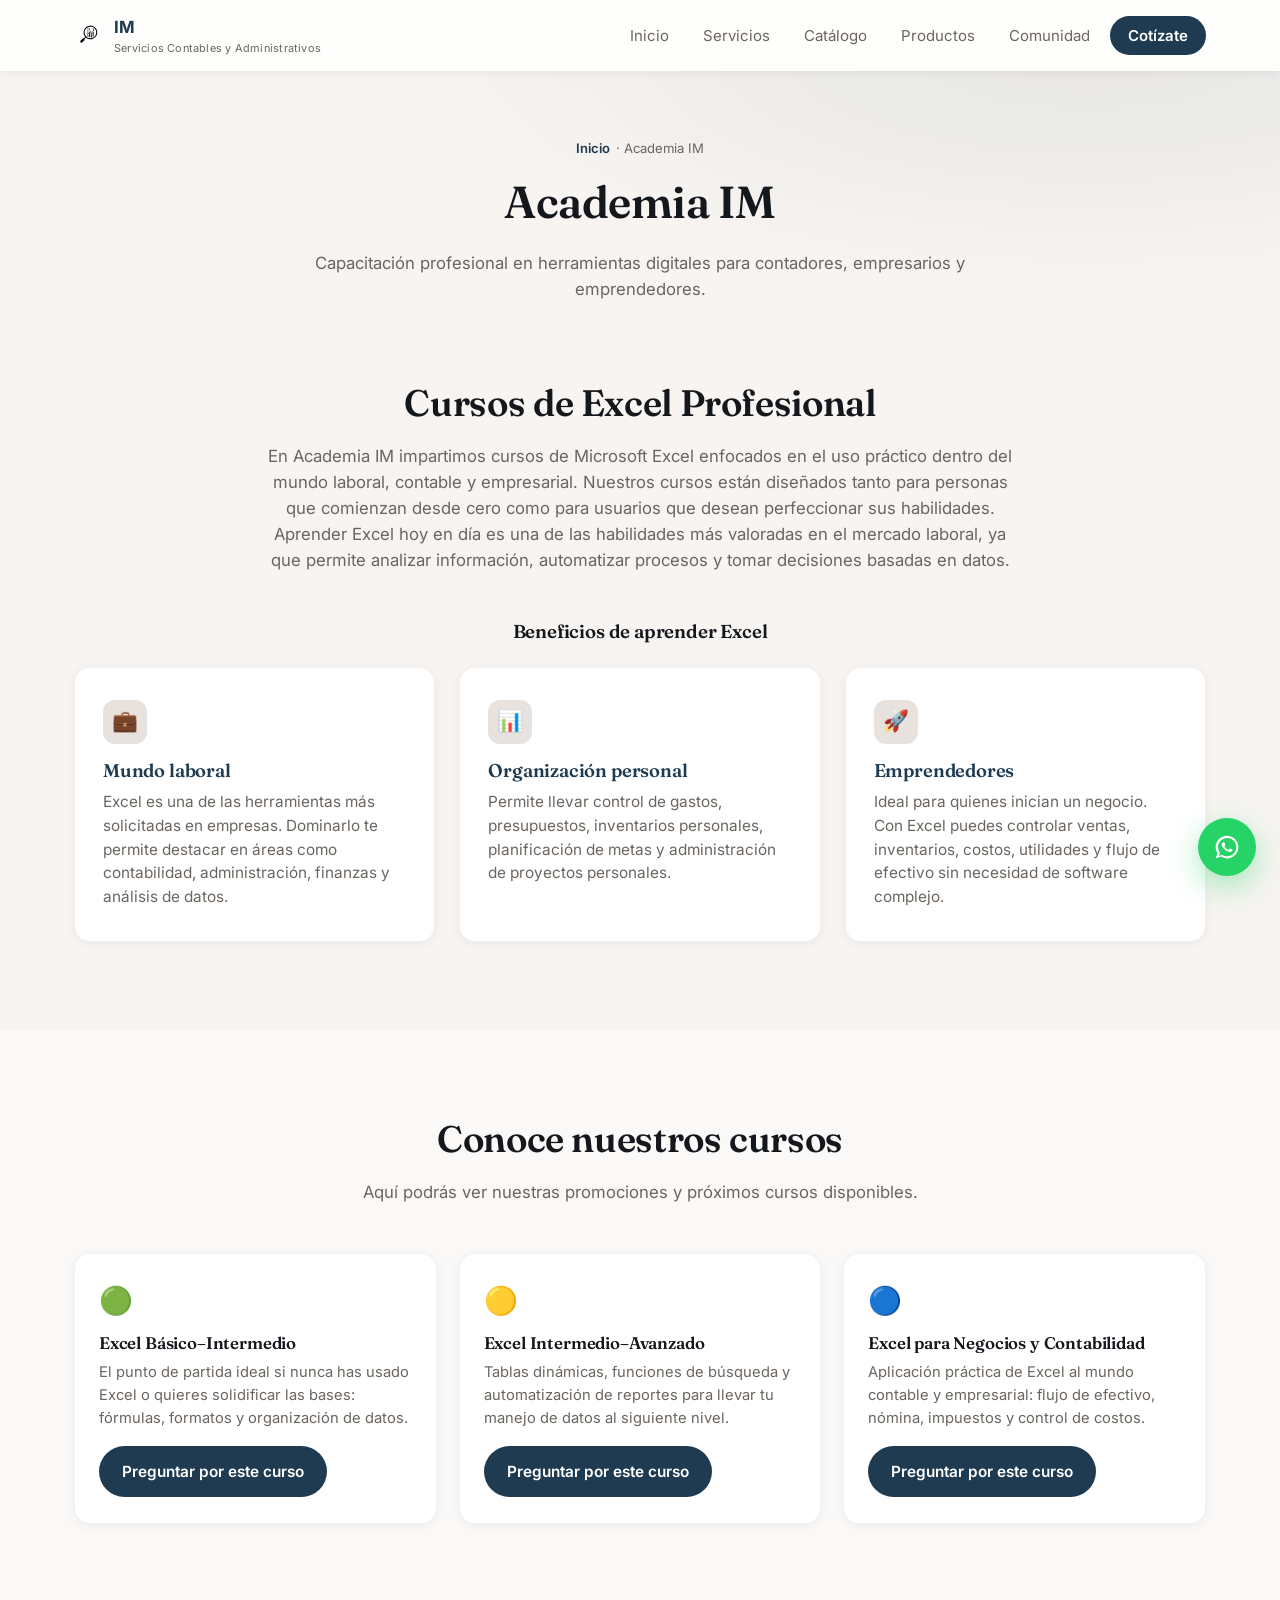
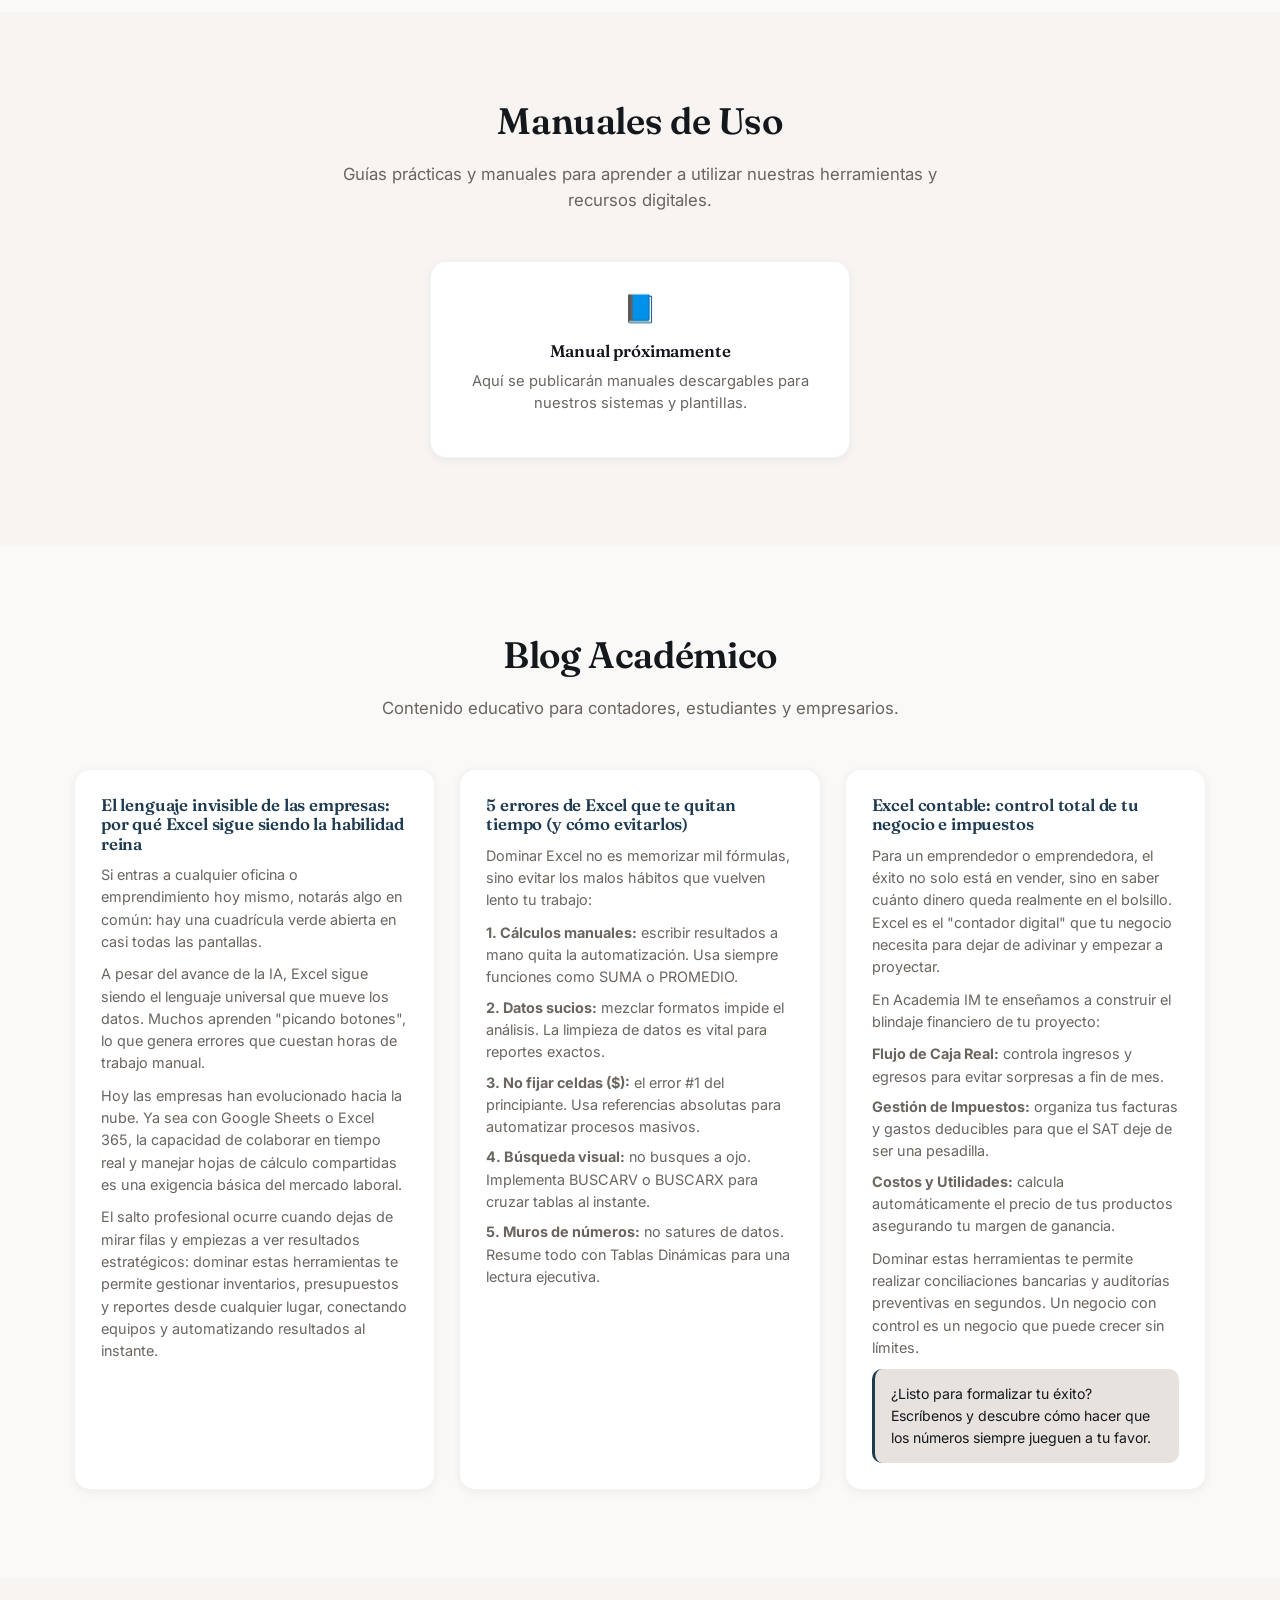
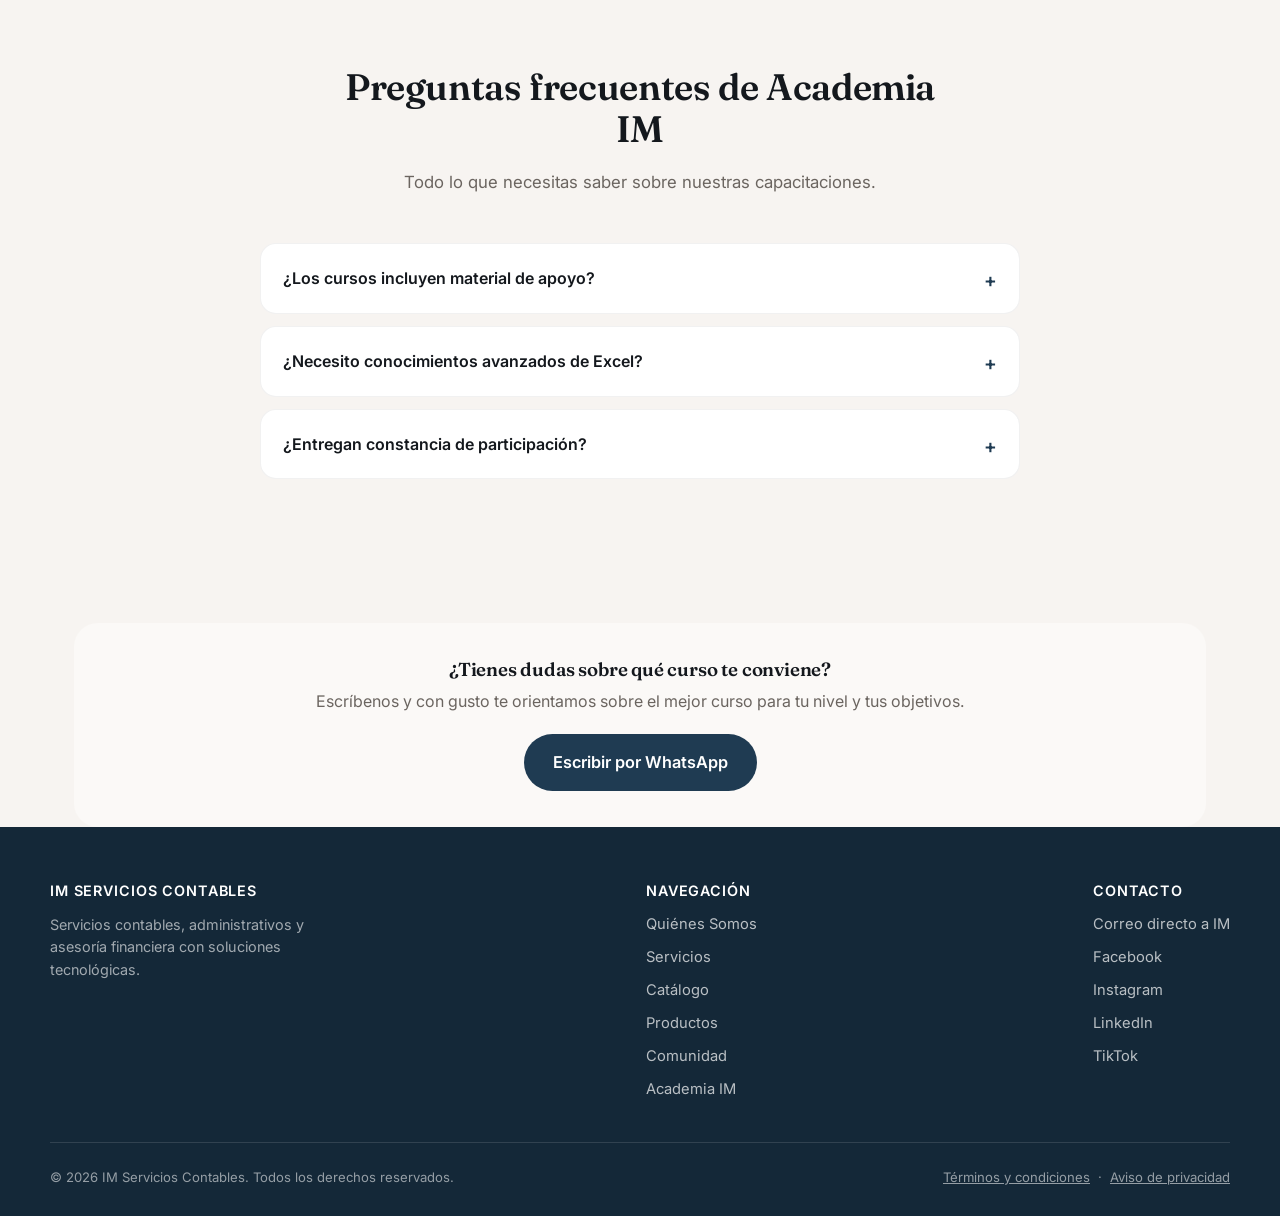
==== academia.html @ 2280cbb1 "Add files via upload" ====
<!doctype html>
<html lang="es">
<head>
<meta charset="UTF-8" />
<meta name="viewport" content="width=device-width, initial-scale=1" />
<title>Academia IM | Formación Contable</title>

<meta name="description" content="Academia IM: cursos de Excel profesional, manuales de uso y blog académico para contadores, empresarios y emprendedores.">
<meta name="robots" content="index, follow">
<link rel="canonical" href="https://im-servicios.github.io/CONTABLES/academia.html">

<link rel="manifest" href="manifest.json">
<link rel="icon" href="assets/icons/favicon.svg" type="image/svg+xml">
<link rel="apple-touch-icon" sizes="180x180" href="assets/icons/apple-touch-icon.png">
<meta name="theme-color" content="#1f3b52">

<link rel="preconnect" href="https://fonts.googleapis.com">
<link rel="preconnect" href="https://fonts.gstatic.com" crossorigin>
<link href="https://fonts.googleapis.com/css2?family=Fraunces:wght@500;600;700&family=Inter:wght@400;500;600;700&display=swap" rel="stylesheet">

<link rel="stylesheet" href="css/styles.css">
</head>
<body>

<a href="#contenido" class="skip-link">Saltar al contenido</a>

<nav class="nav">
  <div class="nav-inner">
    <a class="brand" href="index.html">
      <img src="assets/icons/icono-sobre.svg" alt="" class="brand-icon" aria-hidden="true">
      <span>IM <small>Servicios Contables y Administrativos</small></span>
    </a>
    <button class="nav-toggle" id="navToggle" aria-label="Abrir menú" aria-expanded="false" aria-controls="navLinks">
      <span></span><span></span><span></span>
    </button>
    <ul class="nav-links" id="navLinks">
      <li><a href="index.html#inicio" class="nav-link">Inicio</a></li>
      <li><a href="index.html#servicios" class="nav-link">Servicios</a></li>
      <li><a href="catalogo.html" class="nav-link">Catálogo</a></li>
      <li><a href="productos.html" class="nav-link">Productos</a></li>
      <li><a href="comunidad.html" class="nav-link">Comunidad</a></li>
      <li><a href="index.html#cotizador" class="nav-link nav-cta">Cotízate</a></li>
    </ul>
  </div>
</nav>

<main id="contenido">

  <header class="page-hero">
    <div class="container">
      <span class="breadcrumb"><a href="index.html">Inicio</a> · Academia IM</span>
      <h1>Academia IM</h1>
      <p>Capacitación profesional en herramientas digitales para contadores, empresarios y emprendedores.</p>
    </div>
  </header>

  <!-- CURSOS DE EXCEL -->
  <section class="panel" style="padding-top:24px;" aria-labelledby="cursos-title">
    <div class="container">
      <div class="section-head" style="max-width:760px;">
        <h2 id="cursos-title">Cursos de Excel Profesional</h2>
        <p>
          En Academia IM impartimos cursos de Microsoft Excel enfocados en el uso práctico dentro del
          mundo laboral, contable y empresarial. Nuestros cursos están diseñados tanto para personas
          que comienzan desde cero como para usuarios que desean perfeccionar sus habilidades. Aprender
          Excel hoy en día es una de las habilidades más valoradas en el mercado laboral, ya que permite
          analizar información, automatizar procesos y tomar decisiones basadas en datos.
        </p>
      </div>

      <h3 class="text-center" style="margin-bottom:24px;">Beneficios de aprender Excel</h3>
      <div class="values-grid">
        <div class="value-card">
          <div class="value-icon">💼</div>
          <h3>Mundo laboral</h3>
          <p>Excel es una de las herramientas más solicitadas en empresas. Dominarlo te permite destacar en áreas como contabilidad, administración, finanzas y análisis de datos.</p>
        </div>
        <div class="value-card">
          <div class="value-icon">📊</div>
          <h3>Organización personal</h3>
          <p>Permite llevar control de gastos, presupuestos, inventarios personales, planificación de metas y administración de proyectos personales.</p>
        </div>
        <div class="value-card">
          <div class="value-icon">🚀</div>
          <h3>Emprendedores</h3>
          <p>Ideal para quienes inician un negocio. Con Excel puedes controlar ventas, inventarios, costos, utilidades y flujo de efectivo sin necesidad de software complejo.</p>
        </div>
      </div>
    </div>
  </section>

  <!-- CURSOS DISPONIBLES -->
  <section class="panel alt" aria-labelledby="oferta-title">
    <div class="container">
      <div class="section-head">
        <h2 id="oferta-title">Conoce nuestros cursos</h2>
        <p>Aquí podrás ver nuestras promociones y próximos cursos disponibles.</p>
      </div>
      <div class="content-grid">
        <article class="content-card">
          <div class="content-icon">🟢</div>
          <h3>Excel Básico–Intermedio</h3>
          <p>El punto de partida ideal si nunca has usado Excel o quieres solidificar las bases: fórmulas, formatos y organización de datos.</p>
          <a href="index.html#cotizador" class="btn primary">Preguntar por este curso</a>
        </article>
        <article class="content-card">
          <div class="content-icon">🟡</div>
          <h3>Excel Intermedio–Avanzado</h3>
          <p>Tablas dinámicas, funciones de búsqueda y automatización de reportes para llevar tu manejo de datos al siguiente nivel.</p>
          <a href="index.html#cotizador" class="btn primary">Preguntar por este curso</a>
        </article>
        <article class="content-card">
          <div class="content-icon">🔵</div>
          <h3>Excel para Negocios y Contabilidad</h3>
          <p>Aplicación práctica de Excel al mundo contable y empresarial: flujo de efectivo, nómina, impuestos y control de costos.</p>
          <a href="index.html#cotizador" class="btn primary">Preguntar por este curso</a>
        </article>
      </div>
    </div>
  </section>

  <!-- MANUALES -->
  <section id="manuales" class="panel" aria-labelledby="manuales-title">
    <div class="container">
      <div class="section-head">
        <h2 id="manuales-title">Manuales de Uso</h2>
        <p>Guías prácticas y manuales para aprender a utilizar nuestras herramientas y recursos digitales.</p>
      </div>
      <div class="content-grid" style="max-width:420px;margin-left:auto;margin-right:auto;">
        <article class="content-card text-center">
          <div class="content-icon">📘</div>
          <h3>Manual próximamente</h3>
          <p>Aquí se publicarán manuales descargables para nuestros sistemas y plantillas.</p>
        </article>
      </div>
    </div>
  </section>

  <!-- BLOG ACADÉMICO -->
  <section id="blog-academia" class="panel alt" aria-labelledby="blog-title">
    <div class="container">
      <div class="section-head">
        <h2 id="blog-title">Blog Académico</h2>
        <p>Contenido educativo para contadores, estudiantes y empresarios.</p>
      </div>

      <div class="blog-grid">
        <article class="blog-card">
          <h3>El lenguaje invisible de las empresas: por qué Excel sigue siendo la habilidad reina</h3>
          <p>Si entras a cualquier oficina o emprendimiento hoy mismo, notarás algo en común: hay una cuadrícula verde abierta en casi todas las pantallas.</p>
          <p>A pesar del avance de la IA, Excel sigue siendo el lenguaje universal que mueve los datos. Muchos aprenden "picando botones", lo que genera errores que cuestan horas de trabajo manual.</p>
          <p>Hoy las empresas han evolucionado hacia la nube. Ya sea con Google Sheets o Excel 365, la capacidad de colaborar en tiempo real y manejar hojas de cálculo compartidas es una exigencia básica del mercado laboral.</p>
          <p>El salto profesional ocurre cuando dejas de mirar filas y empiezas a ver resultados estratégicos: dominar estas herramientas te permite gestionar inventarios, presupuestos y reportes desde cualquier lugar, conectando equipos y automatizando resultados al instante.</p>
        </article>

        <article class="blog-card">
          <h3>5 errores de Excel que te quitan tiempo (y cómo evitarlos)</h3>
          <p>Dominar Excel no es memorizar mil fórmulas, sino evitar los malos hábitos que vuelven lento tu trabajo:</p>
          <ul>
            <li><strong>1. Cálculos manuales:</strong> escribir resultados a mano quita la automatización. Usa siempre funciones como SUMA o PROMEDIO.</li>
            <li><strong>2. Datos sucios:</strong> mezclar formatos impide el análisis. La limpieza de datos es vital para reportes exactos.</li>
            <li><strong>3. No fijar celdas ($):</strong> el error #1 del principiante. Usa referencias absolutas para automatizar procesos masivos.</li>
            <li><strong>4. Búsqueda visual:</strong> no busques a ojo. Implementa BUSCARV o BUSCARX para cruzar tablas al instante.</li>
            <li><strong>5. Muros de números:</strong> no satures de datos. Resume todo con Tablas Dinámicas para una lectura ejecutiva.</li>
          </ul>
        </article>

        <article class="blog-card">
          <h3>Excel contable: control total de tu negocio e impuestos</h3>
          <p>Para un emprendedor o emprendedora, el éxito no solo está en vender, sino en saber cuánto dinero queda realmente en el bolsillo. Excel es el "contador digital" que tu negocio necesita para dejar de adivinar y empezar a proyectar.</p>
          <p>En Academia IM te enseñamos a construir el blindaje financiero de tu proyecto:</p>
          <ul>
            <li><strong>Flujo de Caja Real:</strong> controla ingresos y egresos para evitar sorpresas a fin de mes.</li>
            <li><strong>Gestión de Impuestos:</strong> organiza tus facturas y gastos deducibles para que el SAT deje de ser una pesadilla.</li>
            <li><strong>Costos y Utilidades:</strong> calcula automáticamente el precio de tus productos asegurando tu margen de ganancia.</li>
          </ul>
          <p>Dominar estas herramientas te permite realizar conciliaciones bancarias y auditorías preventivas en segundos. Un negocio con control es un negocio que puede crecer sin límites.</p>
          <p class="callout">¿Listo para formalizar tu éxito? Escríbenos y descubre cómo hacer que los números siempre jueguen a tu favor.</p>
        </article>
      </div>
    </div>
  </section>

  <!-- FAQ ACADEMIA -->
  <section id="faq-academia" class="panel" aria-labelledby="faq-academia-title">
    <div class="container">
      <div class="section-head">
        <h2 id="faq-academia-title">Preguntas frecuentes de Academia IM</h2>
        <p>Todo lo que necesitas saber sobre nuestras capacitaciones.</p>
      </div>
      <div class="faq-list">
        <details class="faq-item">
          <summary>¿Los cursos incluyen material de apoyo?</summary>
          <p>Sí, todos nuestros cursos incluyen las plantillas de Excel utilizadas en clase y guías en PDF para que puedas practicar por tu cuenta.</p>
        </details>
        <details class="faq-item">
          <summary>¿Necesito conocimientos avanzados de Excel?</summary>
          <p>No. Contamos con niveles desde básico hasta avanzado. Cada curso especifica el nivel requerido en su descripción.</p>
        </details>
        <details class="faq-item">
          <summary>¿Entregan constancia de participación?</summary>
          <p>Sí, al finalizar satisfactoriamente cualquier curso de la Academia IM, se te otorga una constancia digital que avala tus nuevos conocimientos.</p>
        </details>
      </div>
    </div>
  </section>

  <div class="container">
    <div class="inline-cta">
      <h3>¿Tienes dudas sobre qué curso te conviene?</h3>
      <p>Escríbenos y con gusto te orientamos sobre el mejor curso para tu nivel y tus objetivos.</p>
      <a id="ctaWhatsappAcademia" class="btn primary lg" href="#" target="_blank" rel="noopener">Escribir por WhatsApp</a>
    </div>
  </div>

</main>

<footer class="footer">
  <div class="footer-inner">
    <div class="footer-col">
      <h4>IM Servicios Contables</h4>
      <p style="color:rgba(255,255,255,0.6);font-size:0.9rem;max-width:260px;">
        Servicios contables, administrativos y asesoría financiera con soluciones tecnológicas.
      </p>
    </div>
    <div class="footer-col">
      <h4>Navegación</h4>
      <a href="index.html#sobre">Quiénes Somos</a>
      <a href="index.html#servicios">Servicios</a>
      <a href="catalogo.html">Catálogo</a>
      <a href="productos.html">Productos</a>
      <a href="comunidad.html">Comunidad</a>
      <a href="academia.html">Academia IM</a>
    </div>
    <div class="footer-col">
      <h4>Contacto</h4>
      <a id="footerCorreo" href="#">Correo directo a IM</a>
      <a id="footerFacebook" href="#" target="_blank" rel="noopener">Facebook</a>
      <a id="footerInstagram" href="#" target="_blank" rel="noopener">Instagram</a>
      <a id="footerLinkedin" href="#" target="_blank" rel="noopener">LinkedIn</a>
      <a id="footerTiktok" href="#" target="_blank" rel="noopener">TikTok</a>
    </div>
  </div>
  <div class="footer-bottom">
    <span>© <span id="anioActual"></span> IM Servicios Contables. Todos los derechos reservados.</span>
    <span>
      <a id="footerTerminos" href="#" target="_blank" style="text-decoration:underline;">Términos y condiciones</a>
      &nbsp;·&nbsp;
      <a id="footerPrivacidad" href="#" target="_blank" style="text-decoration:underline;">Aviso de privacidad</a>
    </span>
  </div>
</footer>

<a id="waFloat" class="wa-float" href="#" target="_blank" rel="noopener" aria-label="Escríbenos por WhatsApp">
  <svg xmlns="http://www.w3.org/2000/svg" viewBox="0 0 32 32" width="28" height="28" fill="white" aria-hidden="true">
    <path d="M16.001 3C8.821 3 3 8.821 3 16c0 2.546.74 5.026 2.14 7.16L3 29l5.99-2.1A12.94 12.94 0 0 0 16 29c7.18 0 13-5.821 13-13S23.181 3 16.001 3zm0 23.6a10.5 10.5 0 0 1-5.35-1.46l-.38-.22-3.56 1.25 1.16-3.67-.24-.38A10.48 10.48 0 1 1 16 26.6zm5.77-7.87c-.31-.16-1.82-.9-2.1-1-.28-.1-.48-.16-.68.16s-.78 1-.96 1.2c-.18.2-.36.22-.67.08-.31-.16-1.3-.48-2.48-1.52-.92-.82-1.54-1.84-1.72-2.15-.18-.31-.02-.48.14-.64.14-.14.31-.36.46-.54.16-.18.2-.31.3-.52.1-.2.05-.38-.03-.54-.08-.16-.68-1.64-.94-2.24-.25-.6-.5-.52-.68-.53h-.58c-.2 0-.52.08-.8.38-.28.31-1.04 1.02-1.04 2.48s1.06 2.87 1.2 3.07c.16.2 2.08 3.18 5.03 4.46.7.3 1.25.48 1.68.61.71.22 1.36.19 1.87.12.57-.08 1.82-.74 2.08-1.46.26-.72.26-1.34.18-1.46-.08-.12-.28-.2-.59-.36z"/>
  </svg>
</a>

<script src="config/config.js"></script>
<script src="js/main.js"></script>
<script>
  document.addEventListener('DOMContentLoaded', () => {
    if (typeof IM_CONFIG === 'undefined') return;
    const base = `https://wa.me/${IM_CONFIG.contacto.whatsappNumero}`;
    const msg = encodeURIComponent('Hola, quisiera más información sobre los cursos de Academia IM');
    const el = document.getElementById('ctaWhatsappAcademia');
    if (el) el.href = `${base}?text=${msg}`;
  });
</script>
</body>
</html>
---- css/styles.css ----
/* ============================================================
   IM CATÁLOGO INTELIGENTE — Sistema de diseño (Fase 1)
   ------------------------------------------------------------
   Paleta e identidad heredadas del sitio oficial de IM Servicios
   Contables (im-servicios.github.io/CONTABLES). No se modifica
   la esencia de marca: se eleva su ejecución visual.
   ============================================================ */

:root{
  /* ---- Paleta de marca (heredada del sitio oficial) ---- */
  --bg:            #f7f4f1;   /* crema cálido, ligeramente más luminoso */
  --panel:         #ffffff;
  --panel-alt:     #fbf9f7;
  --text:          #14181d;
  --muted:         #6b6560;
  --accent:        #c9b8ad;   /* taupe cálido de marca */
  --accent-2:      #e8e2de;   /* taupe claro de marca */
  --primary:       #1f3b52;   /* navy institucional de marca */
  --primary-dark:  #142838;
  --primary-contrast: #ffffff;
  --success:       #2f6f4e;

  /* ---- Escala y forma ---- */
  --radius-sm: 10px;
  --radius:    16px;
  --radius-lg: 24px;
  --shadow-sm: 0 2px 10px rgba(20,24,29,0.06);
  --shadow-md: 0 10px 30px rgba(20,24,29,0.08);
  --shadow-lg: 0 24px 60px rgba(20,24,29,0.14);

  /* ---- Tipografía ---- */
  --font-display: 'Fraunces', 'Georgia', serif;
  --font-body: 'Inter', system-ui, -apple-system, 'Segoe UI', Roboto, Arial, sans-serif;

  --container-w: 1180px;
}

/* ============ RESET BÁSICO ============ */
*, *::before, *::after { box-sizing: border-box; }
html { scroll-behavior: smooth; }
body{
  margin:0;
  background: var(--bg);
  color: var(--text);
  font-family: var(--font-body);
  -webkit-font-smoothing: antialiased;
  line-height: 1.55;
}
img { max-width: 100%; display:block; }
a { color: inherit; }

h1,h2,h3,h4 {
  font-family: var(--font-display);
  font-weight: 600;
  line-height: 1.15;
  margin: 0 0 0.5em;
  letter-spacing: -0.01em;
}

.container{
  max-width: var(--container-w);
  margin: 0 auto;
  padding: 0 24px;
}

.text-center { text-align: center; }

/* Foco visible para accesibilidad de teclado */
a:focus-visible, button:focus-visible, input:focus-visible,
select:focus-visible, textarea:focus-visible {
  outline: 3px solid var(--primary);
  outline-offset: 2px;
}

@media (prefers-reduced-motion: reduce) {
  * { animation: none !important; transition: none !important; }
  html { scroll-behavior: auto; }
}

/* ============ NAV ============ */
.nav{
  background: rgba(255,255,255,0.86);
  backdrop-filter: blur(10px);
  -webkit-backdrop-filter: blur(10px);
  box-shadow: var(--shadow-sm);
  position: sticky;
  top: 0;
  z-index: 100;
}
.nav-inner{
  display:flex;
  align-items:center;
  justify-content:space-between;
  gap:16px;
  padding: 14px 24px;
  max-width: var(--container-w);
  margin: 0 auto;
}
.brand{
  display:flex;
  align-items:center;
  gap:10px;
  font-weight:700;
  text-decoration:none;
  color: var(--primary);
  font-size: 1.05rem;
}
.brand small{
  display:block;
  font-weight:400;
  font-size: 0.68rem;
  color: var(--muted);
  letter-spacing: 0.02em;
}
.brand-icon{ width: 30px; height: 30px; }

.nav-links{
  list-style:none;
  display:flex;
  align-items:center;
  gap: 6px;
  margin:0;
  padding:0;
}
.nav-link{
  padding: 9px 14px;
  border-radius: 999px;
  text-decoration:none;
  color: var(--muted);
  font-size: 0.94rem;
  transition: all .2s ease;
}
.nav-link:hover{ background: var(--accent-2); color: var(--primary); }
.nav-cta{
  background: var(--primary);
  color: var(--primary-contrast) !important;
  padding: 10px 18px;
  border-radius: 999px;
  font-weight: 600;
}
.nav-cta:hover{ background: var(--primary-dark); }

.nav-toggle{
  display:none;
  background:none;
  border:none;
  cursor:pointer;
  padding: 6px;
}
.nav-toggle span{
  display:block;
  width:24px;
  height:2px;
  background: var(--primary);
  margin: 5px 0;
  border-radius: 2px;
}

@media (max-width: 880px){
  .nav-toggle{ display:block; }
  .nav-links{
    position:absolute;
    top: 100%;
    left:0; right:0;
    background: var(--panel);
    flex-direction:column;
    align-items:stretch;
    padding: 12px;
    box-shadow: var(--shadow-md);
    display:none;
    gap: 4px;
  }
  .nav-links.open{ display:flex; }
  .nav-link{ text-align:center; padding: 12px; border-radius: var(--radius-sm); }
}

/* ============ HERO ============ */
.hero{
  position: relative;
  padding: 96px 24px 80px;
  overflow: hidden;
  background:
    radial-gradient(1100px 500px at 85% -10%, rgba(31,59,82,0.08), transparent 60%),
    var(--bg);
}
.hero-inner{
  max-width: var(--container-w);
  margin: 0 auto;
  display:flex;
  align-items:center;
  gap: 56px;
}
.hero-copy{ flex: 1.1; }
.hero-eyebrow{
  display:inline-flex;
  align-items:center;
  gap:8px;
  font-size: 0.8rem;
  letter-spacing: 0.08em;
  text-transform: uppercase;
  color: var(--primary);
  background: var(--accent-2);
  padding: 6px 14px;
  border-radius: 999px;
  margin-bottom: 20px;
  font-weight: 600;
}
.hero h1{
  font-size: clamp(2.2rem, 4.2vw, 3.4rem);
  color: var(--text);
  max-width: 14ch;
}
.hero h1 em{
  font-style: normal;
  color: var(--primary);
}
.hero p.lead{
  font-size: 1.1rem;
  color: var(--muted);
  max-width: 46ch;
  margin: 18px 0 32px;
}
.hero-ctas{ display:flex; gap: 14px; flex-wrap: wrap; }

.hero-visual{
  flex: 1;
  display:flex;
  justify-content:center;
}
.hero-card{
  background: var(--panel);
  border-radius: var(--radius-lg);
  box-shadow: var(--shadow-lg);
  padding: 28px;
  width: 100%;
  max-width: 380px;
  border: 1px solid rgba(20,24,29,0.05);
}
.hero-card-row{
  display:flex;
  justify-content:space-between;
  align-items:center;
  padding: 12px 0;
  border-bottom: 1px solid var(--accent-2);
}
.hero-card-row:last-child{ border-bottom:none; }
.hero-card-label{ color: var(--muted); font-size: 0.86rem; }
.hero-card-value{ font-weight: 700; color: var(--primary); }
.hero-card-tag{
  display:inline-block;
  background: var(--success);
  color:#fff;
  font-size: 0.72rem;
  padding: 3px 10px;
  border-radius: 999px;
  font-weight: 600;
}

/* ============ BOTONES ============ */
.btn{
  display:inline-flex;
  align-items:center;
  justify-content:center;
  gap: 8px;
  padding: 13px 22px;
  border-radius: 999px;
  text-decoration:none;
  font-weight: 600;
  font-size: 0.96rem;
  border: 1px solid transparent;
  cursor:pointer;
  transition: transform .18s ease, box-shadow .18s ease, background .18s ease;
}
.btn.primary{ background: var(--primary); color: var(--primary-contrast); }
.btn.primary:hover{ background: var(--primary-dark); transform: translateY(-1px); box-shadow: var(--shadow-md); }
.btn.outline{ background: transparent; border-color: rgba(20,24,29,0.14); color: var(--text); }
.btn.outline:hover{ border-color: var(--primary); color: var(--primary); }
.btn.lg{ padding: 15px 28px; font-size: 1.02rem; }

/* ============ SECCIONES GENERALES ============ */
.panel{ padding: 88px 24px; }
.panel.alt{ background: var(--panel-alt); }
.section-head{ max-width: 620px; margin: 0 auto 48px; text-align:center; }
.section-head h2{ font-size: clamp(1.7rem, 3vw, 2.3rem); }
.section-head p{ color: var(--muted); font-size: 1.05rem; }

/* ============ QUIÉNES SOMOS ============ */
.about-lead{
  max-width: 780px;
  margin: 0 auto 48px;
  text-align:center;
  font-size: 1.12rem;
  color: var(--muted);
}
.values-grid{
  display:grid;
  grid-template-columns: repeat(3, 1fr);
  gap: 24px;
}
.value-card{
  background: var(--panel);
  border-radius: var(--radius);
  padding: 32px 28px;
  box-shadow: var(--shadow-sm);
  border: 1px solid rgba(20,24,29,0.05);
  transition: transform .2s ease, box-shadow .2s ease;
}
.value-card:hover{ transform: translateY(-4px); box-shadow: var(--shadow-md); }
.value-card .value-icon{
  width: 44px; height: 44px;
  border-radius: 12px;
  background: var(--accent-2);
  display:flex; align-items:center; justify-content:center;
  margin-bottom: 16px;
  font-size: 1.3rem;
}
.value-card h3{ font-size: 1.15rem; color: var(--primary); }
.value-card p{ color: var(--muted); font-size: 0.96rem; margin:0; }

@media (max-width: 880px){
  .values-grid{ grid-template-columns: 1fr; }
}

/* ============ SERVICIOS ============ */
.services-categories{
  display:flex;
  flex-wrap:wrap;
  gap: 10px;
  justify-content:center;
  margin-bottom: 40px;
}
.category-chip{
  padding: 8px 16px;
  border-radius: 999px;
  background: var(--accent-2);
  color: var(--primary);
  font-size: 0.86rem;
  font-weight: 600;
}
.services-grid{
  display:grid;
  grid-template-columns: repeat(3, 1fr);
  gap: 22px;
}
.service-card{
  background: var(--panel);
  border-radius: var(--radius);
  padding: 30px 26px;
  border: 1px solid rgba(20,24,29,0.05);
  box-shadow: var(--shadow-sm);
  display:flex;
  flex-direction:column;
  transition: transform .2s ease, box-shadow .2s ease;
}
.service-card:hover{ transform: translateY(-4px); box-shadow: var(--shadow-md); }
.service-icon{
  width: 46px; height:46px;
  border-radius: 12px;
  background: var(--primary);
  color:#fff;
  display:flex; align-items:center; justify-content:center;
  font-size: 1.3rem;
  margin-bottom: 18px;
}
.service-card h3{ font-size: 1.08rem; color: var(--text); margin-bottom: 8px; }
.service-card p{ color: var(--muted); font-size: 0.93rem; flex:1; margin-bottom: 16px; }
.service-tag{
  align-self:flex-start;
  font-size: 0.75rem;
  color: var(--primary);
  background: var(--accent-2);
  padding: 4px 10px;
  border-radius: 999px;
  font-weight:600;
  margin-bottom: 14px;
}
.service-link{
  font-size: 0.9rem;
  font-weight:600;
  color: var(--primary);
  text-decoration:none;
  display:inline-flex;
  align-items:center;
  gap:6px;
}
.service-link:hover{ text-decoration:underline; }

@media (max-width: 980px){
  .services-grid{ grid-template-columns: repeat(2, 1fr); }
}
@media (max-width: 640px){
  .services-grid{ grid-template-columns: 1fr; }
}

/* ============ BENEFICIOS EXCLUSIVOS (teaser Fase 1) ============ */
.benefits-intro{
  max-width: 700px;
  margin: 0 auto 48px;
  text-align:center;
}
.benefits-grid{
  display:grid;
  grid-template-columns: repeat(4, 1fr);
  gap: 20px;
}
.benefit-teaser{
  background: var(--panel);
  border-radius: var(--radius);
  padding: 26px 22px;
  text-align:center;
  border: 1px solid rgba(20,24,29,0.05);
  position:relative;
}
.benefit-teaser .badge-soon{
  position:absolute;
  top:14px; right:14px;
  font-size: 0.65rem;
  background: var(--accent-2);
  color: var(--primary);
  padding: 3px 8px;
  border-radius: 999px;
  font-weight:700;
  letter-spacing:0.03em;
}
.benefit-teaser .benefit-icon{
  width: 48px; height:48px;
  margin: 0 auto 14px;
  border-radius: 14px;
  background: var(--primary);
  color:#fff;
  display:flex; align-items:center; justify-content:center;
  font-size: 1.4rem;
}
.benefit-teaser h4{ font-size: 1rem; margin-bottom: 6px; color: var(--text); }
.benefit-teaser p{ font-size: 0.86rem; color: var(--muted); margin:0; }

@media (max-width: 980px){
  .benefits-grid{ grid-template-columns: repeat(2, 1fr); }
}
@media (max-width: 560px){
  .benefits-grid{ grid-template-columns: 1fr; }
}

/* ============ CTA FINAL ============ */
.cta-banner{
  background: linear-gradient(135deg, var(--primary), var(--primary-dark));
  color: #fff;
  border-radius: var(--radius-lg);
  padding: 56px 40px;
  text-align:center;
  max-width: var(--container-w);
  margin: 0 auto;
}
.cta-banner h2{ color:#fff; }
.cta-banner p{ color: rgba(255,255,255,0.78); max-width: 520px; margin: 0 auto 28px; }
.cta-banner .btn.primary{ background:#fff; color: var(--primary); }
.cta-banner .btn.primary:hover{ background: var(--accent-2); }

/* ============ FOOTER ============ */
.footer{
  background: var(--primary-dark);
  color: rgba(255,255,255,0.85);
  padding: 56px 24px 28px;
}
.footer-inner{
  max-width: var(--container-w);
  margin: 0 auto;
  display:flex;
  flex-wrap:wrap;
  justify-content:space-between;
  gap: 32px;
  margin-bottom: 32px;
}
.footer-col h4{
  color:#fff;
  font-family: var(--font-body);
  font-size: 0.9rem;
  text-transform: uppercase;
  letter-spacing: 0.06em;
  margin-bottom: 14px;
}
.footer-col a{
  display:block;
  color: rgba(255,255,255,0.7);
  text-decoration:none;
  font-size: 0.92rem;
  margin-bottom: 10px;
}
.footer-col a:hover{ color:#fff; }
.footer-bottom{
  max-width: var(--container-w);
  margin: 0 auto;
  padding-top: 24px;
  border-top: 1px solid rgba(255,255,255,0.12);
  display:flex;
  flex-wrap:wrap;
  gap: 12px;
  justify-content:space-between;
  font-size: 0.82rem;
  color: rgba(255,255,255,0.55);
}

/* ============ WHATSAPP FLOTANTE ============ */
.wa-float{
  position:fixed;
  bottom: 24px;
  right: 24px;
  width: 58px;
  height: 58px;
  background: #25D366;
  border-radius: 50%;
  display:flex;
  align-items:center;
  justify-content:center;
  box-shadow: 0 10px 30px rgba(37,211,102,0.4);
  z-index: 200;
  transition: transform .2s ease;
}
.wa-float:hover{ transform: scale(1.08); }

/* ============ SKIP LINK (accesibilidad) ============ */
.skip-link{
  position:absolute;
  left: -999px;
  top: auto;
  background: var(--primary);
  color:#fff;
  padding: 10px 16px;
  border-radius: 0 0 8px 0;
  z-index: 999;
}
.skip-link:focus{ left: 0; top: 0; }

/* ============================================================
   FASE 2 — Módulos del ecosistema IM
   (Portal de Clientes, Dashboards, Plantillas, Academia)
   ============================================================ */

.benefit-teaser{ text-decoration:none; color:inherit; display:block; cursor:pointer; }

.ecosistema-row{
  display:flex;
  align-items:center;
  gap: 56px;
}
.ecosistema-row.reverse{ flex-direction: row-reverse; }
.ecosistema-copy{ flex: 1.1; }
.ecosistema-visual{ flex: 1; display:flex; flex-direction:column; align-items:center; }

.lead-block{ color: var(--muted); font-size: 1.05rem; margin: 14px 0 22px; max-width: 52ch; }

.check-list{
  list-style:none;
  margin: 0 0 28px;
  padding: 0;
  display:flex;
  flex-direction:column;
  gap: 12px;
}
.check-list li{
  padding-left: 30px;
  position:relative;
  color: var(--text);
  font-size: 0.97rem;
}
.check-list li::before{
  content:"✓";
  position:absolute;
  left:0; top:-1px;
  width:20px; height:20px;
  background: var(--primary);
  color:#fff;
  border-radius:50%;
  font-size: 0.72rem;
  display:flex; align-items:center; justify-content:center;
}

@media (max-width: 900px){
  .ecosistema-row, .ecosistema-row.reverse{ flex-direction: column; }
}

/* ---- Mockup Portal de Clientes ---- */
.mockup-window{
  width: 100%;
  max-width: 420px;
  background: var(--panel);
  border-radius: var(--radius-lg);
  box-shadow: var(--shadow-lg);
  overflow:hidden;
  border: 1px solid rgba(20,24,29,0.06);
}
.mockup-topbar{
  display:flex;
  align-items:center;
  gap:6px;
  padding: 12px 16px;
  background: var(--primary-dark);
}
.mockup-dot{ width:9px; height:9px; border-radius:50%; background: rgba(255,255,255,0.35); }
.mockup-url{
  margin-left: 10px;
  color: rgba(255,255,255,0.6);
  font-size: 0.72rem;
  font-family: monospace;
}
.mockup-body{ display:flex; min-height: 260px; }
.mockup-sidebar{
  width: 34%;
  background: var(--panel-alt);
  padding: 16px 10px;
  display:flex;
  flex-direction:column;
  gap: 4px;
}
.mockup-side-item{
  font-size: 0.76rem;
  color: var(--muted);
  padding: 8px 10px;
  border-radius: 8px;
}
.mockup-side-item.active{ background: var(--accent-2); color: var(--primary); font-weight:600; }
.mockup-main{ flex:1; padding: 18px; display:flex; flex-direction:column; gap: 16px; }
.mockup-card-row{ display:flex; gap: 10px; }
.mockup-stat{
  flex:1;
  background: var(--panel-alt);
  border-radius: 10px;
  padding: 12px;
  display:flex;
  flex-direction:column;
  gap: 4px;
}
.mockup-stat span{ font-size: 0.7rem; color: var(--muted); }
.mockup-stat strong{ font-size: 0.85rem; color: var(--primary); }
.mockup-progress-block{ display:flex; flex-direction:column; gap:6px; }
.mockup-progress-block span{ font-size: 0.76rem; color: var(--text); }
.mockup-progress{ height: 7px; background: var(--accent-2); border-radius: 999px; overflow:hidden; }
.mockup-progress-bar{ height:100%; background: var(--primary); border-radius: 999px; }
.mockup-caption{ font-size: 0.78rem; color: var(--muted); margin-top: 14px; text-align:center; }

/* ---- Dashboards ---- */
.dash-grid{
  display:grid;
  grid-template-columns: 1fr 1fr;
  gap: 14px;
  width: 100%;
  max-width: 460px;
}
.dash-card{
  background: var(--panel);
  border-radius: var(--radius);
  box-shadow: var(--shadow-sm);
  border: 1px solid rgba(20,24,29,0.05);
  padding: 16px;
  display:flex;
  flex-direction:column;
  gap: 10px;
}
.dash-card.wide{ grid-column: 1 / -1; }
.dash-label{ font-size: 0.76rem; color: var(--muted); font-weight:600; }
.dash-bars{ display:flex; align-items:flex-end; gap:6px; height: 70px; }
.dash-bars span{ flex:1; background: var(--primary); border-radius: 4px 4px 0 0; opacity:0.85; }
.dash-donut{
  width: 90px; height:90px; border-radius:50%;
  margin: 0 auto;
  background: conic-gradient(var(--primary) calc(var(--v) * 1%), var(--accent-2) 0);
}
.dash-line{ width:100%; height:70px; }
.dash-line polyline{ fill:none; stroke: var(--primary); stroke-width:2.5; }

/* ---- Plantillas Inteligentes ---- */
.templates-grid{
  display:grid;
  grid-template-columns: repeat(3, 1fr);
  gap: 20px;
  margin-bottom: 40px;
}
.template-card{
  background: var(--panel);
  border-radius: var(--radius);
  padding: 24px;
  text-align:center;
  border: 1px solid rgba(20,24,29,0.05);
  box-shadow: var(--shadow-sm);
  transition: transform .2s ease;
}
.template-card:hover{ transform: translateY(-4px); }
.template-preview{ font-size: 1.8rem; margin-bottom: 12px; }
.template-card h3{ font-size: 1rem; margin-bottom: 6px; }
.template-card p{ font-size: 0.86rem; color: var(--muted); margin:0; }
.templates-cta{
  text-align:center;
  max-width: 620px;
  margin: 0 auto;
  display:flex;
  flex-direction:column;
  align-items:center;
  gap: 16px;
}
.templates-cta > div, .templates-cta .btn{ margin: 0 6px; }

@media (max-width: 980px){ .templates-grid{ grid-template-columns: repeat(2,1fr); } }
@media (max-width: 620px){ .templates-grid{ grid-template-columns: 1fr; } }

/* ---- Academia IM ---- */
.academia-grid{
  display:grid;
  grid-template-columns: 1fr 1fr;
  gap: 16px;
  margin-top: 24px;
}
.academia-item{
  display:flex;
  gap: 14px;
  align-items:flex-start;
  background: var(--panel);
  border-radius: var(--radius);
  padding: 18px;
  text-decoration:none;
  color: inherit;
  border: 1px solid rgba(20,24,29,0.05);
  box-shadow: var(--shadow-sm);
  transition: transform .2s ease;
}
.academia-item:hover{ transform: translateY(-3px); }
.academia-icon{ font-size: 1.4rem; }
.academia-item h4{ font-size: 0.98rem; margin-bottom: 4px; color: var(--primary); }
.academia-item p{ font-size: 0.85rem; color: var(--muted); margin:0; }

@media (max-width: 640px){ .academia-grid{ grid-template-columns: 1fr; } }

/* ---- FAQ ---- */
.faq-list{ max-width: 760px; margin: 0 auto; display:flex; flex-direction:column; gap: 12px; }
.faq-item{
  background: var(--panel);
  border-radius: var(--radius);
  padding: 6px 22px;
  border: 1px solid rgba(20,24,29,0.06);
}
.faq-item summary{
  cursor:pointer;
  padding: 16px 0;
  font-weight: 600;
  color: var(--text);
  list-style:none;
}
.faq-item summary::-webkit-details-marker{ display:none; }
.faq-item summary::after{
  content: "+";
  float:right;
  color: var(--primary);
  font-size: 1.2rem;
}
.faq-item[open] summary::after{ content:"–"; }
.faq-item p{ color: var(--muted); padding-bottom: 18px; margin:0; }

/* ============================================================
   COTIZADOR INTELIGENTE IM
   ============================================================ */
.cotizador-box{
  max-width: 720px;
  margin: 0 auto;
  background: var(--panel);
  border-radius: var(--radius-lg);
  box-shadow: var(--shadow-md);
  padding: 40px;
  border: 1px solid rgba(20,24,29,0.05);
}
.cotizador-progress{
  height: 6px;
  background: var(--accent-2);
  border-radius: 999px;
  overflow:hidden;
  margin-bottom: 14px;
}
.cotizador-progress-bar{ height:100%; background: var(--primary); transition: width .3s ease; }
.cotizador-steps-label{
  display:flex;
  justify-content:space-between;
  margin-bottom: 32px;
  flex-wrap: wrap;
  gap: 6px;
}
.step-dot{ font-size: 0.76rem; color: var(--muted); font-weight:600; }
.step-dot.active{ color: var(--primary); }

.cotizador-step legend{
  font-family: var(--font-display);
  font-size: 1.2rem;
  color: var(--primary);
  padding:0;
  margin-bottom: 20px;
}
.cotizador-step{ border:none; padding:0; margin:0; }

.form-row{ margin-bottom: 18px; display:flex; flex-direction:column; gap:6px; }
.form-row.two-col{ display:grid; grid-template-columns: 1fr 1fr; gap: 16px; }
.form-row label{ font-size: 0.88rem; font-weight:600; color: var(--text); }
.form-row input, .form-row select, .form-row textarea{
  padding: 12px 14px;
  border-radius: 10px;
  border: 1px solid rgba(20,24,29,0.16);
  font-family: var(--font-body);
  font-size: 0.95rem;
  background: #fff;
}
.form-hint{ color: var(--muted); font-size: 0.86rem; margin: -8px 0 14px; }

.checkbox-grid{
  display:grid;
  grid-template-columns: 1fr 1fr;
  gap: 10px;
  margin-bottom: 18px;
}
.checkbox-pill{
  display:flex;
  align-items:flex-start;
  gap: 8px;
  padding: 10px 12px;
  border: 1px solid rgba(20,24,29,0.12);
  border-radius: 10px;
  font-size: 0.86rem;
  cursor:pointer;
}
.checkbox-pill input{ margin-top: 3px; }

@media (max-width: 640px){
  .form-row.two-col, .checkbox-grid{ grid-template-columns: 1fr; }
}

.cotizador-actions{
  display:flex;
  justify-content:space-between;
  margin-top: 24px;
}

.resumen-box{ margin-bottom: 12px; }
.resumen-list{
  display:grid;
  grid-template-columns: 1fr 1fr;
  gap: 14px;
  margin:0;
}
.resumen-list .full{ grid-column: 1 / -1; }
.resumen-list dt{ font-size: 0.74rem; text-transform:uppercase; letter-spacing:0.04em; color: var(--muted); margin-bottom:2px; }
.resumen-list dd{ margin:0; font-size: 0.92rem; color: var(--text); }

@media (max-width: 640px){ .resumen-list{ grid-template-columns: 1fr; } }

.cotizador-feedback{ text-align:center; padding: 20px 0; }
.spinner{
  width: 34px; height:34px;
  border: 3px solid var(--accent-2);
  border-top-color: var(--primary);
  border-radius:50%;
  margin: 0 auto 16px;
  animation: im-spin 0.8s linear infinite;
}
@keyframes im-spin{ to{ transform: rotate(360deg); } }

.folio-card{
  display:inline-flex;
  flex-direction:column;
  gap: 4px;
  background: var(--primary);
  color:#fff;
  padding: 18px 28px;
  border-radius: var(--radius);
  margin-bottom: 18px;
}
.folio-label{ font-size: 0.74rem; opacity:0.75; text-transform:uppercase; letter-spacing:0.05em; }
.folio-card strong{ font-family: var(--font-display); font-size: 1.4rem; }

/* ---- Compartir / copiar enlace ---- */
.share-row{
  display:flex;
  gap: 12px;
  justify-content:center;
  margin-top: 22px;
  flex-wrap: wrap;
  align-items:center;
}
.btn.outline.light{ border-color: rgba(255,255,255,0.35); color:#fff; }
.btn.outline.light:hover{ border-color:#fff; background: rgba(255,255,255,0.08); }
.copy-feedback{ color:#fff; font-size: 0.86rem; font-weight:600; }

/* ============================================================
   PÁGINAS INTERNAS (catálogo, productos, academia, comunidad)
   ============================================================ */

/* ---- Hero de página interna (más compacto que el hero de inicio) ---- */
.page-hero{
  padding: 64px 24px 56px;
  text-align: center;
  background:
    radial-gradient(1100px 400px at 85% -10%, rgba(31,59,82,0.08), transparent 60%),
    var(--bg);
}
.page-hero .container{ max-width: 760px; }
.page-hero h1{ font-size: clamp(2rem, 3.6vw, 2.8rem); }
.page-hero p{ color: var(--muted); font-size: 1.05rem; margin: 14px 0 0; }
.page-hero .breadcrumb{
  display:inline-flex; align-items:center; gap:6px;
  font-size: 0.82rem; color: var(--muted); margin-bottom: 18px;
}
.page-hero .breadcrumb a{ color: var(--primary); text-decoration:none; font-weight:600; }
.page-hero .breadcrumb a:hover{ text-decoration:underline; }

/* ---- Tarjetas de contenido genéricas (plantillas, servicios fiscales, manuales) ---- */
.content-grid{
  display:grid;
  grid-template-columns: repeat(auto-fit, minmax(230px, 1fr));
  gap: 22px;
  margin-top: 8px;
}
.content-card{
  background: var(--panel);
  border-radius: var(--radius);
  padding: 26px 24px;
  box-shadow: var(--shadow-sm);
  border: 1px solid rgba(20,24,29,0.05);
  transition: transform .2s ease, box-shadow .2s ease;
  display:flex;
  flex-direction:column;
}
.content-card:hover{ transform: translateY(-4px); box-shadow: var(--shadow-md); }
.content-card .content-icon{ font-size: 1.7rem; margin-bottom: 12px; }
.content-card h3{ font-size: 1.05rem; margin-bottom: 8px; }
.content-card p{ color: var(--muted); font-size: 0.92rem; margin: 0 0 16px; flex:1; }
.content-card.featured{ border: 1.5px solid var(--primary); }
.content-card .btn{ align-self:flex-start; }

/* ---- Tarjetas de blog (Academia / Comunidad) ---- */
.blog-grid{
  display:grid;
  grid-template-columns: repeat(auto-fit, minmax(280px, 1fr));
  gap: 24px;
  margin-top: 8px;
}
.blog-card{
  background: var(--panel);
  border-radius: var(--radius);
  padding: 26px;
  box-shadow: var(--shadow-sm);
  border: 1px solid rgba(20,24,29,0.05);
}
.blog-card h3{ font-size: 1.05rem; margin-bottom: 10px; color: var(--primary); }
.blog-card p{ color: var(--muted); font-size: 0.9rem; margin: 0 0 10px; }
.blog-card p:last-child{ margin-bottom: 0; }
.blog-card ul{ margin: 0 0 10px; padding-left: 0; list-style: none; }
.blog-card ul li{ color: var(--muted); font-size: 0.9rem; margin-bottom: 8px; }
.blog-card .callout{
  background: var(--accent-2);
  padding: 14px 16px;
  border-radius: var(--radius-sm);
  font-size: 0.88rem;
  border-left: 3px solid var(--primary);
  color: var(--text);
}

/* ---- Visor de catálogo (flipbook) ---- */
.flipbook-wrap{
  display:flex;
  gap: 22px;
  max-width: 900px;
  margin: 0 auto;
  align-items:flex-start;
}
.flipbook-thumbs{
  width: 108px;
  flex-shrink:0;
  display:flex;
  flex-direction:column;
  gap: 8px;
  max-height: 560px;
  overflow-y:auto;
  padding: 4px;
}
.flipbook-thumbs img{
  border-radius: 6px;
  border: 2px solid transparent;
  cursor:pointer;
  transition: border-color .15s ease, opacity .15s ease;
  opacity: 0.72;
}
.flipbook-thumbs img:hover{ opacity: 1; }
.flipbook-thumbs img.selected{ border-color: var(--primary); opacity:1; }
.flipbook-main{
  flex:1;
  background: var(--panel);
  border-radius: var(--radius);
  box-shadow: var(--shadow-md);
  padding: 16px;
  display:flex;
  flex-direction:column;
  align-items:center;
}
.flipbook-main img{ border-radius: var(--radius-sm); }
.flipbook-nav{
  margin-top: 16px;
  display:flex;
  align-items:center;
  gap: 18px;
}
.flipbook-nav button{
  padding: 8px 18px;
  border-radius: 999px;
  border: 1px solid var(--primary);
  background: transparent;
  color: var(--primary);
  cursor:pointer;
  font-size: 0.92rem;
  transition: background-color .15s ease, color .15s ease;
}
.flipbook-nav button:hover:not(:disabled){ background: var(--primary); color:#fff; }
.flipbook-nav button:disabled{ opacity: 0.35; cursor:not-allowed; border-color: rgba(20,24,29,0.16); color: var(--muted); }
.flipbook-nav span{ font-weight:600; font-size: 0.9rem; color: var(--text); }

@media (max-width: 720px){
  .flipbook-wrap{ flex-direction:column; }
  .flipbook-thumbs{ width:100%; flex-direction:row; max-height:none; }
}

/* ---- CTA secundaria dentro de una página interna ---- */
.inline-cta{
  text-align:center;
  margin-top: 56px;
  padding: 36px 24px;
  background: var(--panel-alt);
  border-radius: var(--radius-lg);
}
.inline-cta h3{ margin-bottom: 8px; }
.inline-cta p{ color: var(--muted); margin: 0 0 20px; }
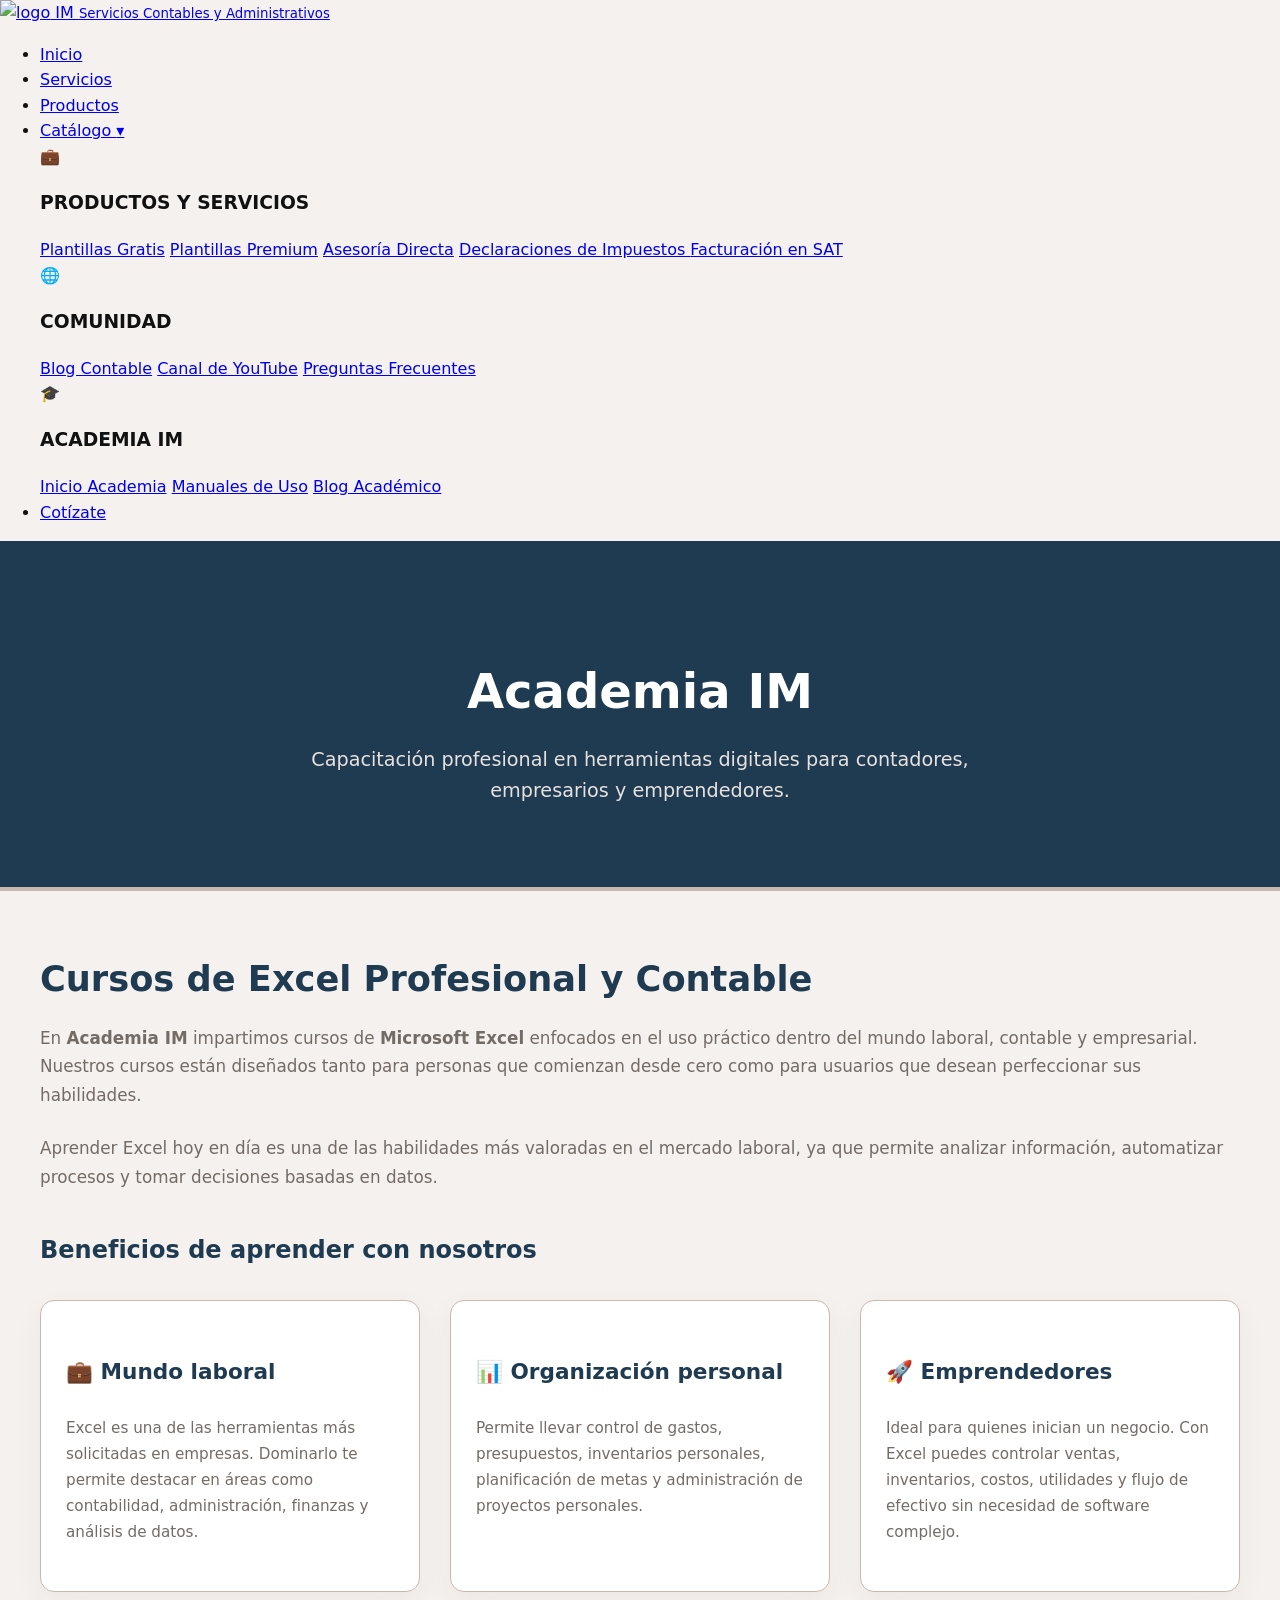
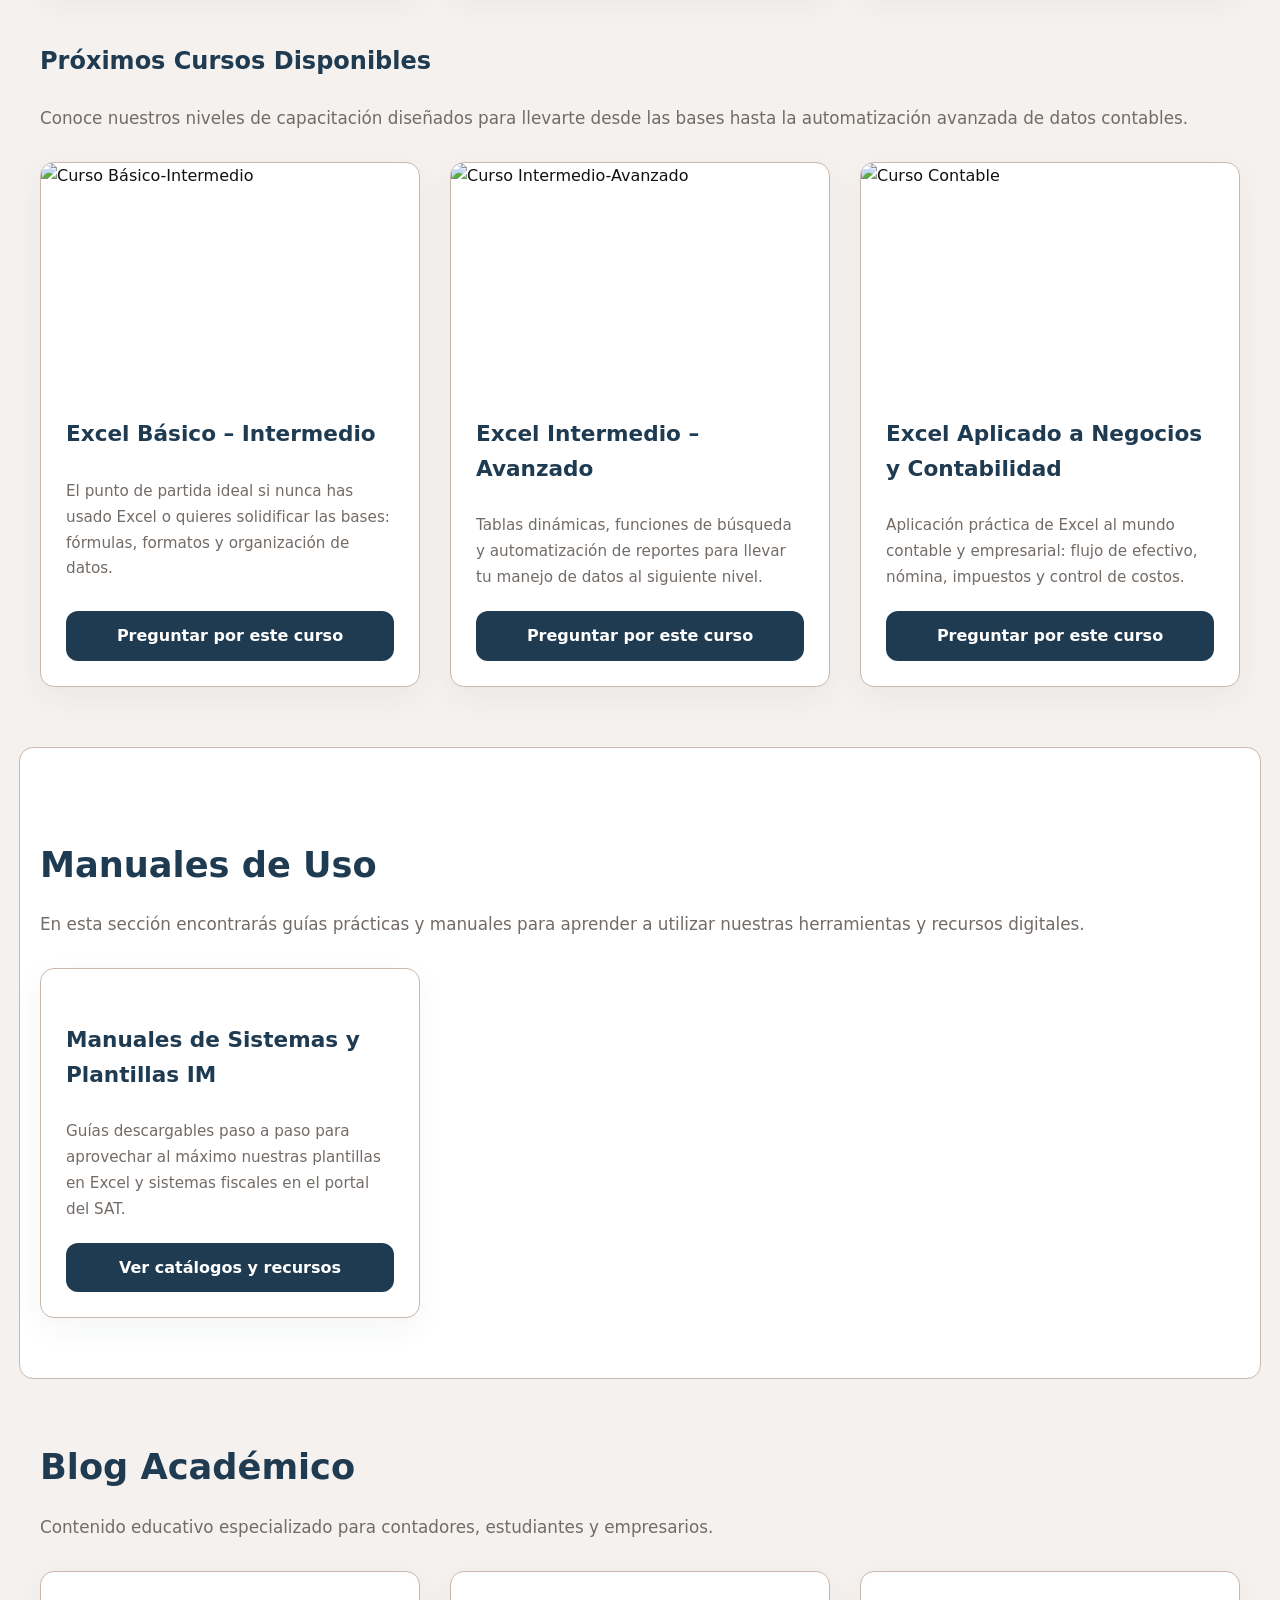
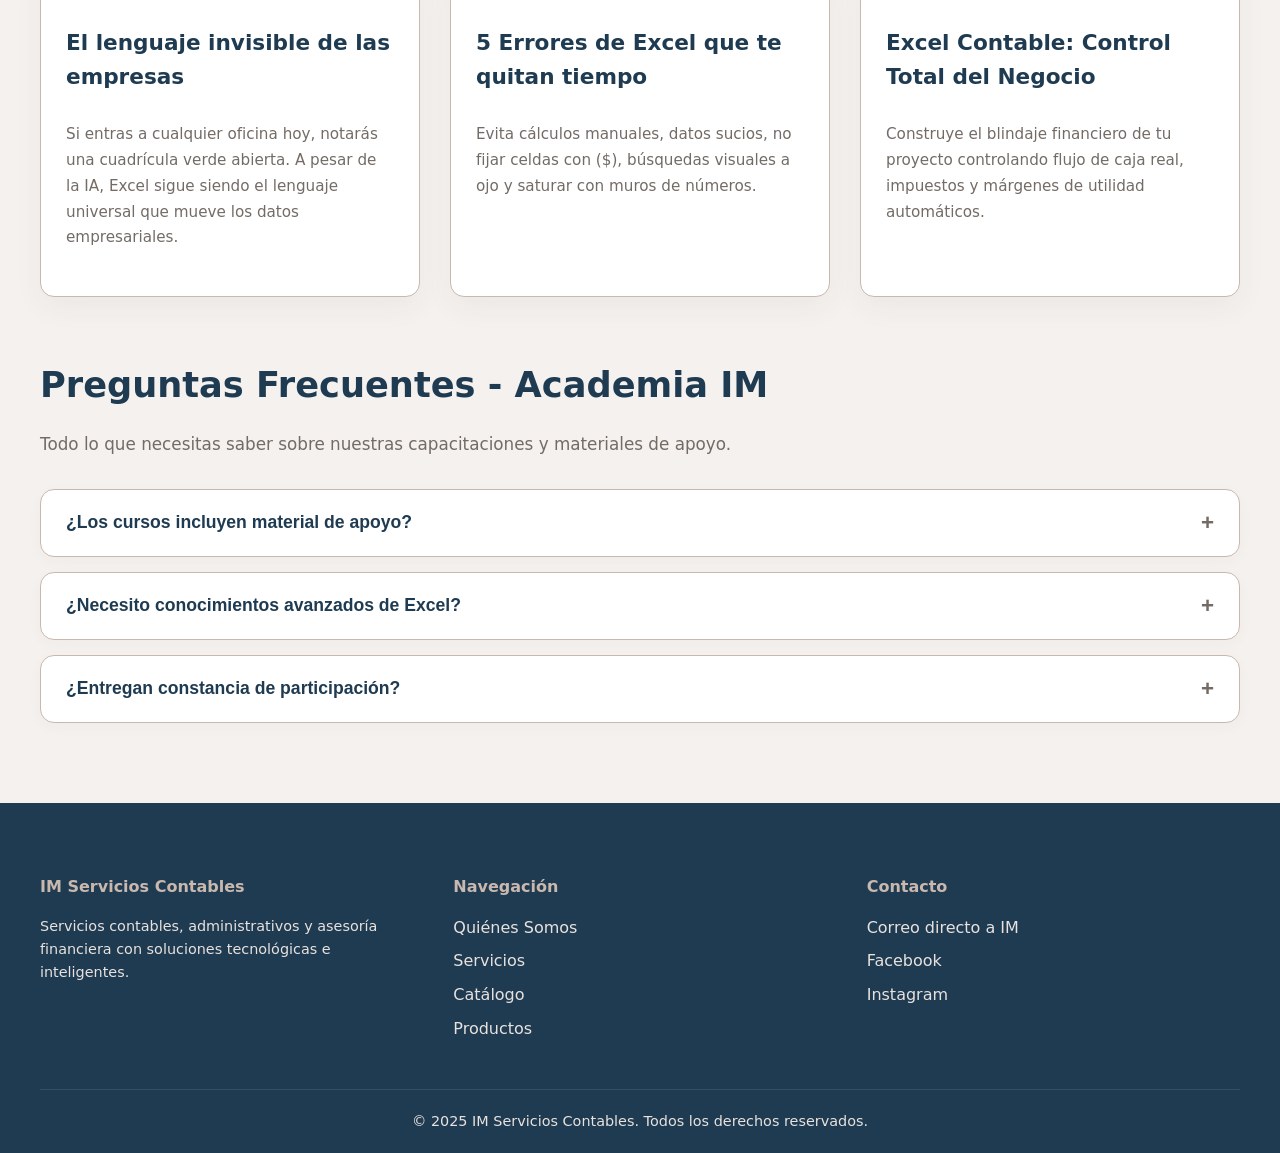
==== commit cc02728a: "Update academia.html" ====
--- a/academia.html
+++ b/academia.html
@@ -1,272 +1,434 @@
-<!doctype html>
+<!DOCTYPE html>
 <html lang="es">
 <head>
-<meta charset="UTF-8" />
-<meta name="viewport" content="width=device-width, initial-scale=1" />
-<title>Academia IM | Formación Contable</title>
-
-<meta name="description" content="Academia IM: cursos de Excel profesional, manuales de uso y blog académico para contadores, empresarios y emprendedores.">
-<meta name="robots" content="index, follow">
-<link rel="canonical" href="https://im-servicios.github.io/CONTABLES/academia.html">
-
-<link rel="manifest" href="manifest.json">
-<link rel="icon" href="assets/icons/favicon.svg" type="image/svg+xml">
-<link rel="apple-touch-icon" sizes="180x180" href="assets/icons/apple-touch-icon.png">
-<meta name="theme-color" content="#1f3b52">
-
-<link rel="preconnect" href="https://fonts.googleapis.com">
-<link rel="preconnect" href="https://fonts.gstatic.com" crossorigin>
-<link href="https://fonts.googleapis.com/css2?family=Fraunces:wght@500;600;700&family=Inter:wght@400;500;600;700&display=swap" rel="stylesheet">
-
-<link rel="stylesheet" href="css/styles.css">
+    <meta charset="UTF-8">
+    <meta name="viewport" content="width=device-width, initial-scale=1.0">
+    <title>Academia IM | Formación Contable y Excel Profesional</title>
+    <link rel="stylesheet" href="styles.css">
+    <style>
+        :root {
+            --bg: #f5f1ee;
+            --panel: #ffffff;
+            --text: #111;
+            --muted: #736b66;
+            --accent: #c9b8ad;
+            --accent-2: #e8e2de;
+            --primary: #1f3b52;
+            --primary-contrast: #fff;
+            --radius: 14px;
+        }
+
+        body {
+            background-color: var(--bg);
+            color: var(--text);
+            font-family: Inter, system-ui, -apple-system, sans-serif;
+            margin: 0;
+            line-height: 1.6;
+        }
+
+        @keyframes fadeInUp {
+            from { opacity: 0; transform: translateY(20px); }
+            to { opacity: 1; transform: translateY(0); }
+        }
+
+        .hero-academia {
+            background: var(--primary);
+            color: var(--primary-contrast);
+            padding: 80px 20px;
+            text-align: center;
+            border-bottom: 4px solid var(--accent);
+            animation: fadeInUp 0.4s ease;
+        }
+        .hero-academia h1 {
+            font-size: 3rem;
+            font-weight: 800;
+            margin-bottom: 15px;
+            color: var(--primary-contrast);
+        }
+        .hero-academia p {
+            font-size: 1.2rem;
+            color: var(--accent-2);
+            max-width: 750px;
+            margin: 0 auto;
+        }
+
+        .seccion-academia {
+            max-width: 1200px;
+            margin: 60px auto;
+            padding: 0 20px;
+        }
+        .seccion-academia h2 {
+            font-size: 2.2rem;
+            color: var(--primary);
+            font-weight: 800;
+            margin-bottom: 15px;
+        }
+        .seccion-academia p {
+            color: var(--muted);
+            font-size: 1.05rem;
+            margin-bottom: 25px;
+            line-height: 1.7;
+        }
+
+        .grid-cards {
+            display: grid;
+            grid-template-columns: repeat(auto-fill, minmax(360px, 1fr));
+            gap: 30px;
+            margin-top: 30px;
+        }
+
+        .card {
+            background: var(--panel);
+            border-radius: var(--radius);
+            border: 1px solid var(--accent);
+            overflow: hidden;
+            box-shadow: 0 10px 30px rgba(31,59,82,0.05);
+            display: flex;
+            flex-direction: column;
+            transition: all 0.3s ease;
+        }
+        .card:hover {
+            transform: translateY(-6px);
+            box-shadow: 0 20px 40px rgba(31,59,82,0.12);
+            border-color: var(--primary);
+        }
+        .card-img {
+            height: 200px;
+            overflow: hidden;
+            position: relative;
+        }
+        .card-img img {
+            width: 100%;
+            height: 100%;
+            object-fit: cover;
+            transition: transform 0.5s ease;
+        }
+        .card:hover .card-img img {
+            transform: scale(1.06);
+        }
+        .card-content {
+            padding: 25px;
+            display: flex;
+            flex-direction: column;
+            flex-grow: 1;
+        }
+        .card-content h4 {
+            font-size: 1.35rem;
+            color: var(--primary);
+            margin-bottom: 12px;
+            font-weight: 700;
+        }
+        .card-content p {
+            color: var(--muted);
+            font-size: 0.95rem;
+            margin-bottom: 20px;
+            flex-grow: 1;
+        }
+
+        .btn-academia {
+            display: inline-block;
+            background: var(--primary);
+            color: var(--primary-contrast);
+            text-align: center;
+            padding: 12px 20px;
+            border-radius: 12px;
+            font-weight: 600;
+            text-decoration: none;
+            transition: opacity 0.2s, transform 0.2s;
+        }
+        .btn-academia:hover {
+            opacity: 0.92;
+            transform: translateY(-2px);
+        }
+
+        /* Acordeón FAQ */
+        .faq-accordion {
+            display: flex;
+            flex-direction: column;
+            gap: 15px;
+            margin-top: 30px;
+        }
+        .faq-item {
+            background: var(--panel);
+            border: 1px solid var(--accent);
+            border-radius: var(--radius);
+            overflow: hidden;
+            box-shadow: 0 4px 15px rgba(31,59,82,0.03);
+        }
+        .faq-question {
+            width: 100%;
+            background: none;
+            border: none;
+            padding: 20px 25px;
+            text-align: left;
+            font-size: 1.1rem;
+            font-weight: 700;
+            color: var(--primary);
+            cursor: pointer;
+            display: flex;
+            justify-content: space-between;
+            align-items: center;
+        }
+        .faq-question span {
+            font-size: 1.4rem;
+            color: var(--muted);
+            transition: transform 0.3s ease;
+        }
+        .faq-item.active .faq-question span {
+            transform: rotate(45deg);
+            color: var(--primary);
+        }
+        .faq-answer {
+            padding: 0 25px 20px 25px;
+            color: var(--muted);
+            font-size: 1rem;
+            display: none;
+            line-height: 1.6;
+        }
+        .faq-item.active .faq-answer {
+            display: block;
+        }
+
+        @media(max-width: 768px) {
+            .grid-cards {
+                grid-template-columns: 1fr;
+            }
+        }
+    </style>
 </head>
 <body>
 
-<a href="#contenido" class="skip-link">Saltar al contenido</a>
-
-<nav class="nav">
-  <div class="nav-inner">
-    <a class="brand" href="index.html">
-      <img src="assets/icons/icono-sobre.svg" alt="" class="brand-icon" aria-hidden="true">
-      <span>IM <small>Servicios Contables y Administrativos</small></span>
-    </a>
-    <button class="nav-toggle" id="navToggle" aria-label="Abrir menú" aria-expanded="false" aria-controls="navLinks">
-      <span></span><span></span><span></span>
-    </button>
-    <ul class="nav-links" id="navLinks">
-      <li><a href="index.html#inicio" class="nav-link">Inicio</a></li>
-      <li><a href="index.html#servicios" class="nav-link">Servicios</a></li>
-      <li><a href="catalogo.html" class="nav-link">Catálogo</a></li>
-      <li><a href="productos.html" class="nav-link">Productos</a></li>
-      <li><a href="comunidad.html" class="nav-link">Comunidad</a></li>
-      <li><a href="index.html#cotizador" class="nav-link nav-cta">Cotízate</a></li>
-    </ul>
-  </div>
-</nav>
-
-<main id="contenido">
-
-  <header class="page-hero">
-    <div class="container">
-      <span class="breadcrumb"><a href="index.html">Inicio</a> · Academia IM</span>
-      <h1>Academia IM</h1>
-      <p>Capacitación profesional en herramientas digitales para contadores, empresarios y emprendedores.</p>
-    </div>
-  </header>
-
-  <!-- CURSOS DE EXCEL -->
-  <section class="panel" style="padding-top:24px;" aria-labelledby="cursos-title">
-    <div class="container">
-      <div class="section-head" style="max-width:760px;">
-        <h2 id="cursos-title">Cursos de Excel Profesional</h2>
-        <p>
-          En Academia IM impartimos cursos de Microsoft Excel enfocados en el uso práctico dentro del
-          mundo laboral, contable y empresarial. Nuestros cursos están diseñados tanto para personas
-          que comienzan desde cero como para usuarios que desean perfeccionar sus habilidades. Aprender
-          Excel hoy en día es una de las habilidades más valoradas en el mercado laboral, ya que permite
-          analizar información, automatizar procesos y tomar decisiones basadas en datos.
-        </p>
-      </div>
-
-      <h3 class="text-center" style="margin-bottom:24px;">Beneficios de aprender Excel</h3>
-      <div class="values-grid">
-        <div class="value-card">
-          <div class="value-icon">💼</div>
-          <h3>Mundo laboral</h3>
-          <p>Excel es una de las herramientas más solicitadas en empresas. Dominarlo te permite destacar en áreas como contabilidad, administración, finanzas y análisis de datos.</p>
-        </div>
-        <div class="value-card">
-          <div class="value-icon">📊</div>
-          <h3>Organización personal</h3>
-          <p>Permite llevar control de gastos, presupuestos, inventarios personales, planificación de metas y administración de proyectos personales.</p>
-        </div>
-        <div class="value-card">
-          <div class="value-icon">🚀</div>
-          <h3>Emprendedores</h3>
-          <p>Ideal para quienes inician un negocio. Con Excel puedes controlar ventas, inventarios, costos, utilidades y flujo de efectivo sin necesidad de software complejo.</p>
-        </div>
-      </div>
-    </div>
-  </section>
-
-  <!-- CURSOS DISPONIBLES -->
-  <section class="panel alt" aria-labelledby="oferta-title">
-    <div class="container">
-      <div class="section-head">
-        <h2 id="oferta-title">Conoce nuestros cursos</h2>
-        <p>Aquí podrás ver nuestras promociones y próximos cursos disponibles.</p>
-      </div>
-      <div class="content-grid">
-        <article class="content-card">
-          <div class="content-icon">🟢</div>
-          <h3>Excel Básico–Intermedio</h3>
-          <p>El punto de partida ideal si nunca has usado Excel o quieres solidificar las bases: fórmulas, formatos y organización de datos.</p>
-          <a href="index.html#cotizador" class="btn primary">Preguntar por este curso</a>
-        </article>
-        <article class="content-card">
-          <div class="content-icon">🟡</div>
-          <h3>Excel Intermedio–Avanzado</h3>
-          <p>Tablas dinámicas, funciones de búsqueda y automatización de reportes para llevar tu manejo de datos al siguiente nivel.</p>
-          <a href="index.html#cotizador" class="btn primary">Preguntar por este curso</a>
-        </article>
-        <article class="content-card">
-          <div class="content-icon">🔵</div>
-          <h3>Excel para Negocios y Contabilidad</h3>
-          <p>Aplicación práctica de Excel al mundo contable y empresarial: flujo de efectivo, nómina, impuestos y control de costos.</p>
-          <a href="index.html#cotizador" class="btn primary">Preguntar por este curso</a>
-        </article>
-      </div>
-    </div>
-  </section>
-
-  <!-- MANUALES -->
-  <section id="manuales" class="panel" aria-labelledby="manuales-title">
-    <div class="container">
-      <div class="section-head">
-        <h2 id="manuales-title">Manuales de Uso</h2>
-        <p>Guías prácticas y manuales para aprender a utilizar nuestras herramientas y recursos digitales.</p>
-      </div>
-      <div class="content-grid" style="max-width:420px;margin-left:auto;margin-right:auto;">
-        <article class="content-card text-center">
-          <div class="content-icon">📘</div>
-          <h3>Manual próximamente</h3>
-          <p>Aquí se publicarán manuales descargables para nuestros sistemas y plantillas.</p>
-        </article>
-      </div>
-    </div>
-  </section>
-
-  <!-- BLOG ACADÉMICO -->
-  <section id="blog-academia" class="panel alt" aria-labelledby="blog-title">
-    <div class="container">
-      <div class="section-head">
-        <h2 id="blog-title">Blog Académico</h2>
-        <p>Contenido educativo para contadores, estudiantes y empresarios.</p>
-      </div>
-
-      <div class="blog-grid">
-        <article class="blog-card">
-          <h3>El lenguaje invisible de las empresas: por qué Excel sigue siendo la habilidad reina</h3>
-          <p>Si entras a cualquier oficina o emprendimiento hoy mismo, notarás algo en común: hay una cuadrícula verde abierta en casi todas las pantallas.</p>
-          <p>A pesar del avance de la IA, Excel sigue siendo el lenguaje universal que mueve los datos. Muchos aprenden "picando botones", lo que genera errores que cuestan horas de trabajo manual.</p>
-          <p>Hoy las empresas han evolucionado hacia la nube. Ya sea con Google Sheets o Excel 365, la capacidad de colaborar en tiempo real y manejar hojas de cálculo compartidas es una exigencia básica del mercado laboral.</p>
-          <p>El salto profesional ocurre cuando dejas de mirar filas y empiezas a ver resultados estratégicos: dominar estas herramientas te permite gestionar inventarios, presupuestos y reportes desde cualquier lugar, conectando equipos y automatizando resultados al instante.</p>
-        </article>
-
-        <article class="blog-card">
-          <h3>5 errores de Excel que te quitan tiempo (y cómo evitarlos)</h3>
-          <p>Dominar Excel no es memorizar mil fórmulas, sino evitar los malos hábitos que vuelven lento tu trabajo:</p>
-          <ul>
-            <li><strong>1. Cálculos manuales:</strong> escribir resultados a mano quita la automatización. Usa siempre funciones como SUMA o PROMEDIO.</li>
-            <li><strong>2. Datos sucios:</strong> mezclar formatos impide el análisis. La limpieza de datos es vital para reportes exactos.</li>
-            <li><strong>3. No fijar celdas ($):</strong> el error #1 del principiante. Usa referencias absolutas para automatizar procesos masivos.</li>
-            <li><strong>4. Búsqueda visual:</strong> no busques a ojo. Implementa BUSCARV o BUSCARX para cruzar tablas al instante.</li>
-            <li><strong>5. Muros de números:</strong> no satures de datos. Resume todo con Tablas Dinámicas para una lectura ejecutiva.</li>
-          </ul>
-        </article>
-
-        <article class="blog-card">
-          <h3>Excel contable: control total de tu negocio e impuestos</h3>
-          <p>Para un emprendedor o emprendedora, el éxito no solo está en vender, sino en saber cuánto dinero queda realmente en el bolsillo. Excel es el "contador digital" que tu negocio necesita para dejar de adivinar y empezar a proyectar.</p>
-          <p>En Academia IM te enseñamos a construir el blindaje financiero de tu proyecto:</p>
-          <ul>
-            <li><strong>Flujo de Caja Real:</strong> controla ingresos y egresos para evitar sorpresas a fin de mes.</li>
-            <li><strong>Gestión de Impuestos:</strong> organiza tus facturas y gastos deducibles para que el SAT deje de ser una pesadilla.</li>
-            <li><strong>Costos y Utilidades:</strong> calcula automáticamente el precio de tus productos asegurando tu margen de ganancia.</li>
-          </ul>
-          <p>Dominar estas herramientas te permite realizar conciliaciones bancarias y auditorías preventivas en segundos. Un negocio con control es un negocio que puede crecer sin límites.</p>
-          <p class="callout">¿Listo para formalizar tu éxito? Escríbenos y descubre cómo hacer que los números siempre jueguen a tu favor.</p>
-        </article>
-      </div>
-    </div>
-  </section>
-
-  <!-- FAQ ACADEMIA -->
-  <section id="faq-academia" class="panel" aria-labelledby="faq-academia-title">
-    <div class="container">
-      <div class="section-head">
-        <h2 id="faq-academia-title">Preguntas frecuentes de Academia IM</h2>
-        <p>Todo lo que necesitas saber sobre nuestras capacitaciones.</p>
-      </div>
-      <div class="faq-list">
-        <details class="faq-item">
-          <summary>¿Los cursos incluyen material de apoyo?</summary>
-          <p>Sí, todos nuestros cursos incluyen las plantillas de Excel utilizadas en clase y guías en PDF para que puedas practicar por tu cuenta.</p>
-        </details>
-        <details class="faq-item">
-          <summary>¿Necesito conocimientos avanzados de Excel?</summary>
-          <p>No. Contamos con niveles desde básico hasta avanzado. Cada curso especifica el nivel requerido en su descripción.</p>
-        </details>
-        <details class="faq-item">
-          <summary>¿Entregan constancia de participación?</summary>
-          <p>Sí, al finalizar satisfactoriamente cualquier curso de la Academia IM, se te otorga una constancia digital que avala tus nuevos conocimientos.</p>
-        </details>
-      </div>
-    </div>
-  </section>
-
-  <div class="container">
-    <div class="inline-cta">
-      <h3>¿Tienes dudas sobre qué curso te conviene?</h3>
-      <p>Escríbenos y con gusto te orientamos sobre el mejor curso para tu nivel y tus objetivos.</p>
-      <a id="ctaWhatsappAcademia" class="btn primary lg" href="#" target="_blank" rel="noopener">Escribir por WhatsApp</a>
-    </div>
-  </div>
-
-</main>
-
-<footer class="footer">
-  <div class="footer-inner">
-    <div class="footer-col">
-      <h4>IM Servicios Contables</h4>
-      <p style="color:rgba(255,255,255,0.6);font-size:0.9rem;max-width:260px;">
-        Servicios contables, administrativos y asesoría financiera con soluciones tecnológicas.
-      </p>
-    </div>
-    <div class="footer-col">
-      <h4>Navegación</h4>
-      <a href="index.html#sobre">Quiénes Somos</a>
-      <a href="index.html#servicios">Servicios</a>
-      <a href="catalogo.html">Catálogo</a>
-      <a href="productos.html">Productos</a>
-      <a href="comunidad.html">Comunidad</a>
-      <a href="academia.html">Academia IM</a>
-    </div>
-    <div class="footer-col">
-      <h4>Contacto</h4>
-      <a id="footerCorreo" href="#">Correo directo a IM</a>
-      <a id="footerFacebook" href="#" target="_blank" rel="noopener">Facebook</a>
-      <a id="footerInstagram" href="#" target="_blank" rel="noopener">Instagram</a>
-      <a id="footerLinkedin" href="#" target="_blank" rel="noopener">LinkedIn</a>
-      <a id="footerTiktok" href="#" target="_blank" rel="noopener">TikTok</a>
-    </div>
-  </div>
-  <div class="footer-bottom">
-    <span>© <span id="anioActual"></span> IM Servicios Contables. Todos los derechos reservados.</span>
-    <span>
-      <a id="footerTerminos" href="#" target="_blank" style="text-decoration:underline;">Términos y condiciones</a>
-      &nbsp;·&nbsp;
-      <a id="footerPrivacidad" href="#" target="_blank" style="text-decoration:underline;">Aviso de privacidad</a>
-    </span>
-  </div>
-</footer>
-
-<a id="waFloat" class="wa-float" href="#" target="_blank" rel="noopener" aria-label="Escríbenos por WhatsApp">
-  <svg xmlns="http://www.w3.org/2000/svg" viewBox="0 0 32 32" width="28" height="28" fill="white" aria-hidden="true">
-    <path d="M16.001 3C8.821 3 3 8.821 3 16c0 2.546.74 5.026 2.14 7.16L3 29l5.99-2.1A12.94 12.94 0 0 0 16 29c7.18 0 13-5.821 13-13S23.181 3 16.001 3zm0 23.6a10.5 10.5 0 0 1-5.35-1.46l-.38-.22-3.56 1.25 1.16-3.67-.24-.38A10.48 10.48 0 1 1 16 26.6zm5.77-7.87c-.31-.16-1.82-.9-2.1-1-.28-.1-.48-.16-.68.16s-.78 1-.96 1.2c-.18.2-.36.22-.67.08-.31-.16-1.3-.48-2.48-1.52-.92-.82-1.54-1.84-1.72-2.15-.18-.31-.02-.48.14-.64.14-.14.31-.36.46-.54.16-.18.2-.31.3-.52.1-.2.05-.38-.03-.54-.08-.16-.68-1.64-.94-2.24-.25-.6-.5-.52-.68-.53h-.58c-.2 0-.52.08-.8.38-.28.31-1.04 1.02-1.04 2.48s1.06 2.87 1.2 3.07c.16.2 2.08 3.18 5.03 4.46.7.3 1.25.48 1.68.61.71.22 1.36.19 1.87.12.57-.08 1.82-.74 2.08-1.46.26-.72.26-1.34.18-1.46-.08-.12-.28-.2-.59-.36z"/>
-  </svg>
-</a>
-
-<script src="config/config.js"></script>
-<script src="js/main.js"></script>
-<script>
-  document.addEventListener('DOMContentLoaded', () => {
-    if (typeof IM_CONFIG === 'undefined') return;
-    const base = `https://wa.me/${IM_CONFIG.contacto.whatsappNumero}`;
-    const msg = encodeURIComponent('Hola, quisiera más información sobre los cursos de Academia IM');
-    const el = document.getElementById('ctaWhatsappAcademia');
-    if (el) el.href = `${base}?text=${msg}`;
-  });
-</script>
+    <!-- NAV EXACTO DEL SITIO -->
+    <nav class="nav">
+        <div class="nav-inner">
+            <a class="brand" href="index.html">
+            <img src="images/icono-sobre.svg" alt="logo" class="sobre-icon-img">   IM <small>Servicios Contables y Administrativos</small>
+            </a>
+
+            <ul class="nav-links" id="navLinks">
+                <li><a href="index.html#inicio" class="nav-link">Inicio</a></li>
+                <li><a href="index.html#servicios" class="nav-link">Servicios</a></li>
+                <li><a href="productos.html" class="nav-link">Productos</a></li>
+                <li class="nav-item dropdown">
+                    <a href="javascript:void(0)" class="nav-link" id="megaMenuBtn">
+                    Catálogo <span class="arrow">▾</span>
+                </a>
+                <div class="mega-menu">
+                    <div class="mega-column">
+                        <div class="mega-header">
+                            <span class="icon">💼</span> <h3>PRODUCTOS Y SERVICIOS</h3>
+                    </div>
+                    <a href="productos.html#gratis">Plantillas Gratis</a>
+                    <a href="productos.html#premium">Plantillas Premium</a>
+                    <a href="index.html#contacto">Asesoría Directa</a>
+                    <a href="productos.html#servicios-fiscales">Declaraciones de Impuestos </a>
+                    <a href="productos.html#servicios-fiscales">Facturación en SAT</a>
+                </div>
+                <div class="mega-divider"></div>
+                <div class="mega-column">
+                    <div class="mega-header">
+                    <span class="icon">🌐</span> <h3>COMUNIDAD</h3>
+                </div>
+                <a href="comunidad.html#blog">Blog Contable</a>
+                <a href="comunidad.html#youtube">Canal de YouTube</a>
+                <a href="comunidad.html#faq">Preguntas Frecuentes</a>
+                    
+                 <div class="mega-header spacer">
+                    <span class="icon">🎓</span> 
+                    <h3 class="highlight">ACADEMIA IM</h3>
+                 </div>
+                <a href="academia.html">Inicio Academia</a>
+                <a href="academia.html#manuales">Manuales de Uso</a>
+                <a href="academia.html#blog-academia">Blog Académico</a>
+            </div>
+        </div>
+    </li>
+                <li><a href="index.html#contacto" class="cta nav-link" id="cotizarBtn">Cotízate</a></li>
+            </ul>
+        </div>
+    </nav>
+
+    <!-- HERO ACADEMIA -->
+    <header class="hero-academia">
+        <h1>Academia IM</h1>
+        <p>Capacitación profesional en herramientas digitales para contadores, empresarios y emprendedores.</p>
+    </header>
+
+    <!-- SECCIÓN: CURSOS DE EXCEL -->
+    <section class="seccion-academia">
+        <h2>Cursos de Excel Profesional y Contable</h2>
+        <p>En <strong>Academia IM</strong> impartimos cursos de <strong>Microsoft Excel</strong> enfocados en el uso práctico dentro del mundo laboral, contable y empresarial. Nuestros cursos están diseñados tanto para personas que comienzan desde cero como para usuarios que desean perfeccionar sus habilidades.</p>
+        <p>Aprender Excel hoy en día es una de las habilidades más valoradas en el mercado laboral, ya que permite analizar información, automatizar procesos y tomar decisiones basadas en datos.</p>
+
+        <h3 style="color: var(--primary); margin-top: 40px; font-size: 1.5rem;">Beneficios de aprender con nosotros</h3>
+        <div class="grid-cards">
+            <div class="card">
+                <div class="card-content">
+                    <h4>💼 Mundo laboral</h4>
+                    <p>Excel es una de las herramientas más solicitadas en empresas. Dominarlo te permite destacar en áreas como contabilidad, administración, finanzas y análisis de datos.</p>
+                </div>
+            </div>
+            <div class="card">
+                <div class="card-content">
+                    <h4>📊 Organización personal</h4>
+                    <p>Permite llevar control de gastos, presupuestos, inventarios personales, planificación de metas y administración de proyectos personales.</p>
+                </div>
+            </div>
+            <div class="card">
+                <div class="card-content">
+                    <h4>🚀 Emprendedores</h4>
+                    <p>Ideal para quienes inician un negocio. Con Excel puedes controlar ventas, inventarios, costos, utilidades y flujo de efectivo sin necesidad de software complejo.</p>
+                </div>
+            </div>
+        </div>
+
+        <h3 style="color: var(--primary); margin-top: 50px; font-size: 1.5rem;" id="cursos">Próximos Cursos Disponibles</h3>
+        <p>Conoce nuestros niveles de capacitación diseñados para llevarte desde las bases hasta la automatización avanzada de datos contables.</p>
+
+        <div class="grid-cards">
+            <div class="card">
+                <div class="card-img">
+                    <img src="https://images.unsplash.com/photo-1543269865-cbf427effbad?auto=format&fit=crop&w=800&q=80" alt="Curso Básico-Intermedio">
+                </div>
+                <div class="card-content">
+                    <h4>Excel Básico – Intermedio</h4>
+                    <p>El punto de partida ideal si nunca has usado Excel o quieres solidificar las bases: fórmulas, formatos y organización de datos.</p>
+                    <a href="index.html#contacto" class="btn-academia">Preguntar por este curso</a>
+                </div>
+            </div>
+
+            <div class="card">
+                <div class="card-img">
+                    <img src="https://images.unsplash.com/photo-1551288049-bebda4e38f71?auto=format&fit=crop&w=800&q=80" alt="Curso Intermedio-Avanzado">
+                </div>
+                <div class="card-content">
+                    <h4>Excel Intermedio – Avanzado</h4>
+                    <p>Tablas dinámicas, funciones de búsqueda y automatización de reportes para llevar tu manejo de datos al siguiente nivel.</p>
+                    <a href="index.html#contacto" class="btn-academia">Preguntar por este curso</a>
+                </div>
+            </div>
+
+            <div class="card">
+                <div class="card-img">
+                    <img src="https://images.unsplash.com/photo-1460925895917-afdab827c52f?auto=format&fit=crop&w=800&q=80" alt="Curso Contable">
+                </div>
+                <div class="card-content">
+                    <h4>Excel Aplicado a Negocios y Contabilidad</h4>
+                    <p>Aplicación práctica de Excel al mundo contable y empresarial: flujo de efectivo, nómina, impuestos y control de costos.</p>
+                    <a href="index.html#contacto" class="btn-academia">Preguntar por este curso</a>
+                </div>
+            </div>
+        </div>
+    </section>
+
+    <!-- MANUALES DE USO -->
+    <section id="manuales" class="seccion-academia" style="background: var(--panel ); padding: 60px 20px; border-radius: var(--radius); border: 1px solid var(--accent);">
+        <h2>Manuales de Uso</h2>
+        <p>En esta sección encontrarás guías prácticas y manuales para aprender a utilizar nuestras herramientas y recursos digitales.</p>
+
+        <div class="grid-cards">
+            <div class="card">
+                <div class="card-content">
+                    <h4>Manuales de Sistemas y Plantillas IM</h4>
+                    <p>Guías descargables paso a paso para aprovechar al máximo nuestras plantillas en Excel y sistemas fiscales en el portal del SAT.</p>
+                    <a href="productos.html" class="btn-academia">Ver catálogos y recursos</a>
+                </div>
+            </div>
+        </div>
+    </section>
+
+    <!-- BLOG ACADEMICO -->
+    <section id="blog-academia" class="seccion-academia">
+        <h2>Blog Académico</h2>
+        <p>Contenido educativo especializado para contadores, estudiantes y empresarios.</p>
+
+        <div class="grid-cards">
+            <div class="card">
+                <div class="card-content">
+                    <h4>El lenguaje invisible de las empresas</h4>
+                    <p>Si entras a cualquier oficina hoy, notarás una cuadrícula verde abierta. A pesar de la IA, Excel sigue siendo el lenguaje universal que mueve los datos empresariales.</p>
+                </div>
+            </div>
+            <div class="card">
+                <div class="card-content">
+                    <h4>5 Errores de Excel que te quitan tiempo</h4>
+                    <p>Evita cálculos manuales, datos sucios, no fijar celdas con ($), búsquedas visuales a ojo y saturar con muros de números.</p>
+                </div>
+            </div>
+            <div class="card">
+                <div class="card-content">
+                    <h4>Excel Contable: Control Total del Negocio</h4>
+                    <p>Construye el blindaje financiero de tu proyecto controlando flujo de caja real, impuestos y márgenes de utilidad automáticos.</p>
+                </div>
+            </div>
+        </div>
+    </section>
+
+    <!-- PREGUNTAS FRECUENTES -->
+    <section class="seccion-academia" id="faq-academia">
+        <h2>Preguntas Frecuentes - Academia IM</h2>
+        <p>Todo lo que necesitas saber sobre nuestras capacitaciones y materiales de apoyo.</p>
+
+        <div class="faq-accordion">
+            <div class="faq-item">
+                <button class="faq-question">¿Los cursos incluyen material de apoyo? <span>+</span></button>
+                <div class="faq-answer">
+                    <p>Sí, todos nuestros cursos incluyen las plantillas de Excel utilizadas en clase y guías en PDF para que puedas practicar por tu cuenta.</p>
+                </div>
+            </div>
+
+            <div class="faq-item">
+                <button class="faq-question">¿Necesito conocimientos avanzados de Excel? <span>+</span></button>
+                <div class="faq-answer">
+                    <p>No. Contamos con niveles desde básico hasta avanzado. Cada curso especifica el nivel requerido en su descripción.</p>
+                </div>
+            </div>
+
+            <div class="faq-item">
+                <button class="faq-question">¿Entregan constancia de participación? <span>+</span></button>
+                <div class="faq-answer">
+                    <p>Sí, al finalizar satisfactoriamente cualquier curso de la Academia IM, se te otorga una constancia digital que avala tus nuevos conocimientos.</p>
+                </div>
+            </div>
+        </div>
+    </section>
+
+    <!-- FOOTER -->
+    <footer style="background: var(--primary); color: var(--primary-contrast); padding: 50px 20px 20px; margin-top: 80px;">
+        <div style="max-width: 1200px; margin: 0 auto; display: grid; grid-template-columns: repeat(3, 1fr); gap: 40px; margin-bottom: 40px;">
+            <div>
+                <h4 style="color: var(--accent); margin-bottom: 15px;">IM Servicios Contables</h4>
+                <p style="color: var(--accent-2); font-size: 0.9rem; line-height: 1.6;">Servicios contables, administrativos y asesoría financiera con soluciones tecnológicas e inteligentes.</p>
+            </div>
+            <div>
+                <h4 style="color: var(--accent); margin-bottom: 15px;">Navegación</h4>
+                <a href="index.html#sobre" style="color: var(--accent-2); display: block; margin-bottom: 8px; text-decoration: none;">Quiénes Somos</a>
+                <a href="index.html#servicios" style="color: var(--accent-2); display: block; margin-bottom: 8px; text-decoration: none;">Servicios</a>
+                <a href="catalogo.html" style="color: var(--accent-2); display: block; margin-bottom: 8px; text-decoration: none;">Catálogo</a>
+                <a href="productos.html" style="color: var(--accent-2); display: block; margin-bottom: 8px; text-decoration: none;">Productos</a>
+            </div>
+            <div>
+                <h4 style="color: var(--accent); margin-bottom: 15px;">Contacto</h4>
+                <a href="mailto:im.contable29@gmail.com" style="color: var(--accent-2); display: block; margin-bottom: 8px; text-decoration: none;">Correo directo a IM</a>
+                <a href="https://www.facebook.com/share/18oyHU5iuT/?mibextid=wwXIfr" target="_blank" style="color: var(--accent-2 ); display: block; margin-bottom: 8px; text-decoration: none;">Facebook</a>
+                <a href="https://instagram.com/imservicioscontables/profilecard/?igsh=MXNiYTZpYjVjbXlmdQ==" target="_blank" style="color: var(--accent-2 ); display: block; text-decoration: none;">Instagram</a>
+            </div>
+        </div>
+        <div style="max-width: 1200px; margin: 0 auto; border-top: 1px solid rgba(255,255,255,0.1); padding-top: 20px; text-align: center; font-size: 0.9rem; color: var(--accent-2);">
+            © 2025 IM Servicios Contables. Todos los derechos reservados.
+        </div>
+    </footer>
+
+    <script>
+        // Acordeón FAQ
+        const faqItems = document.querySelectorAll('.faq-item');
+        faqItems.forEach(item => {
+            const question = item.querySelector('.faq-question');
+            question.addEventListener('click', () => {
+                item.classList.toggle('active');
+            });
+        });
+    </script>
+    <script src="formulario.js"></script>
 </body>
 </html>
